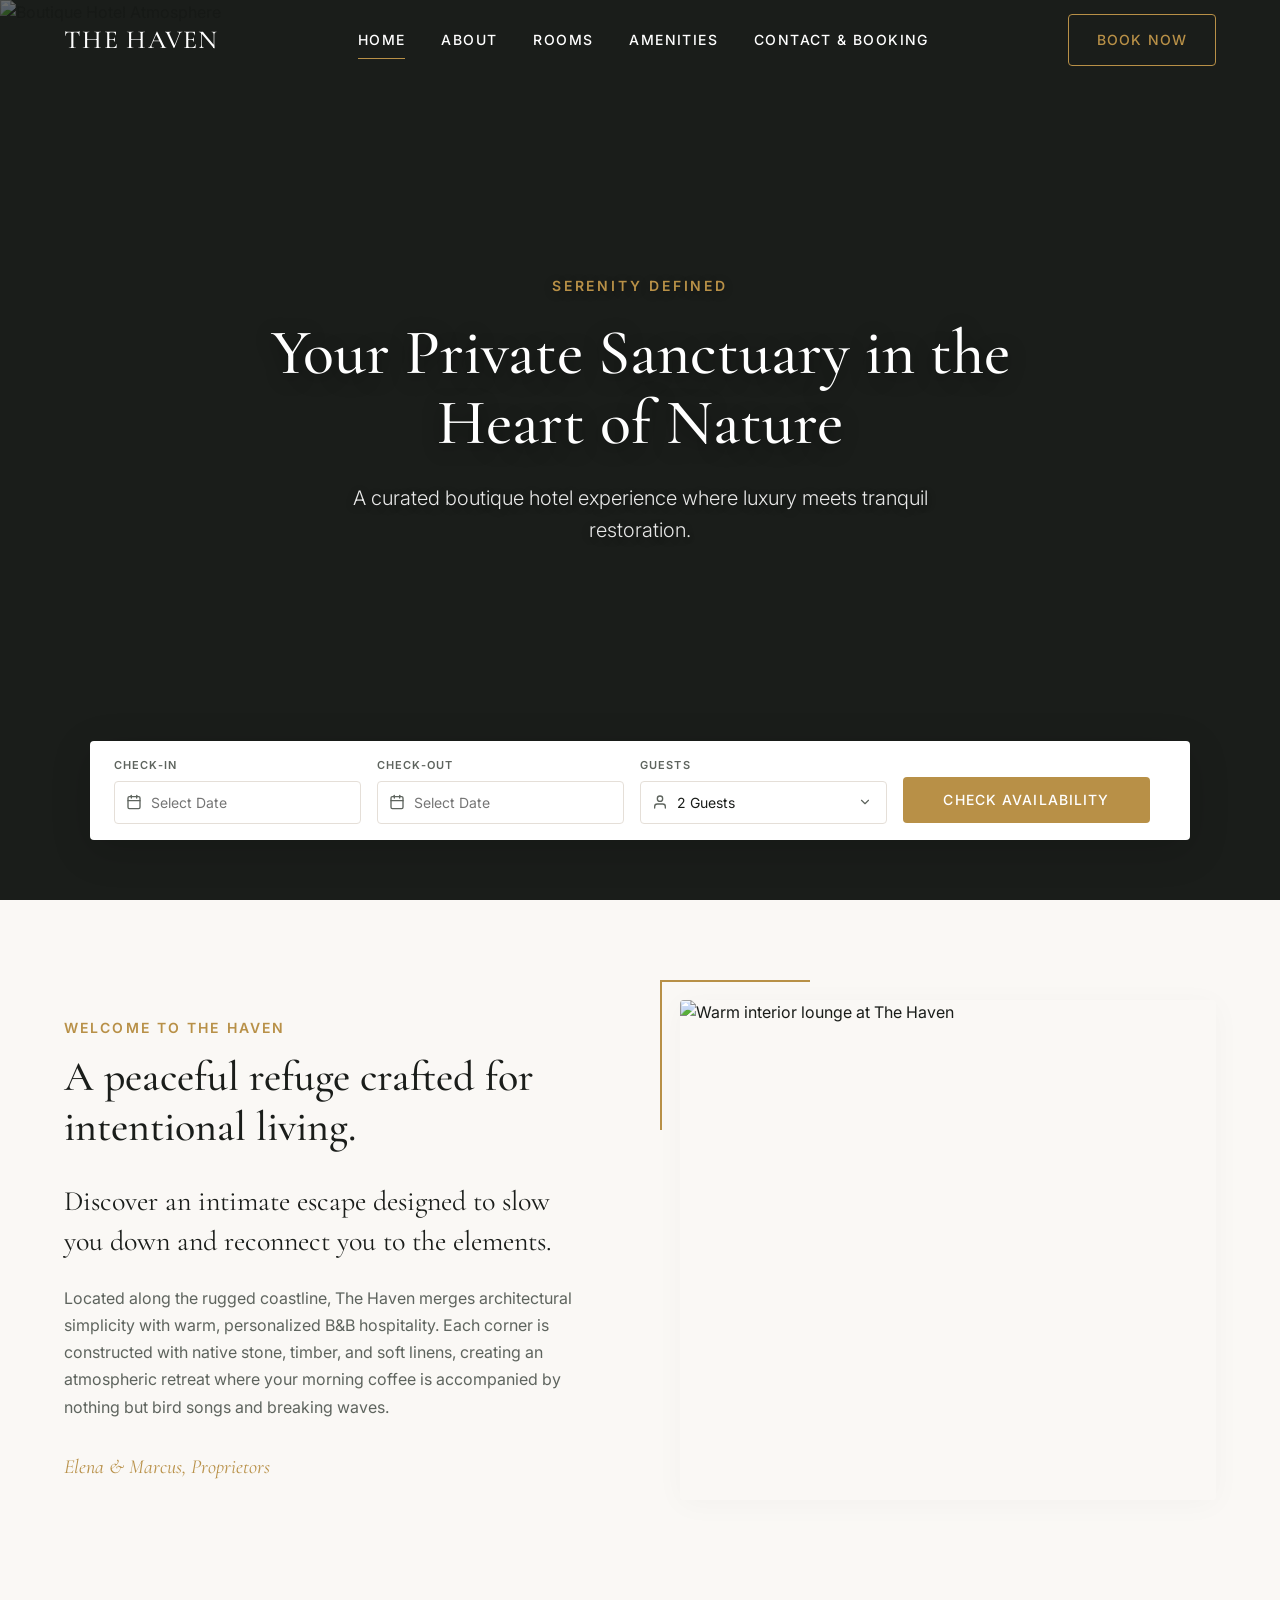
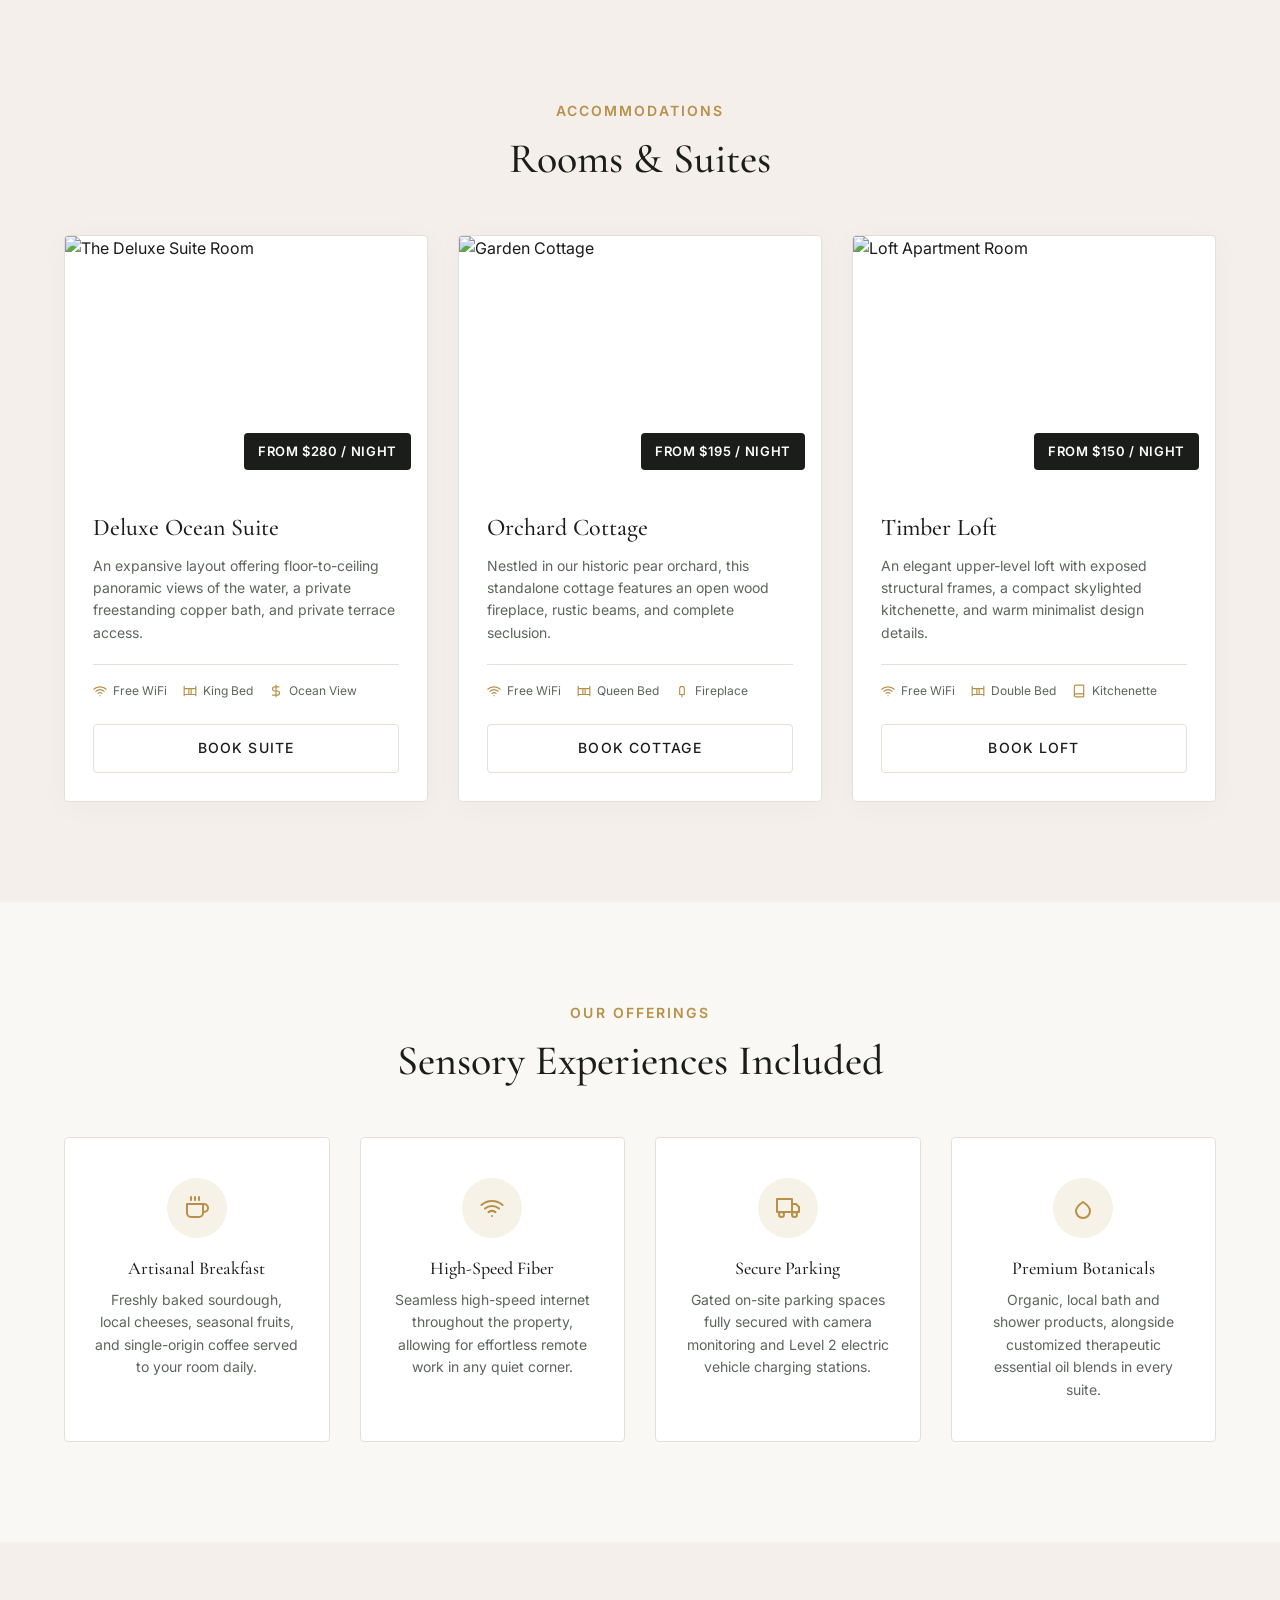
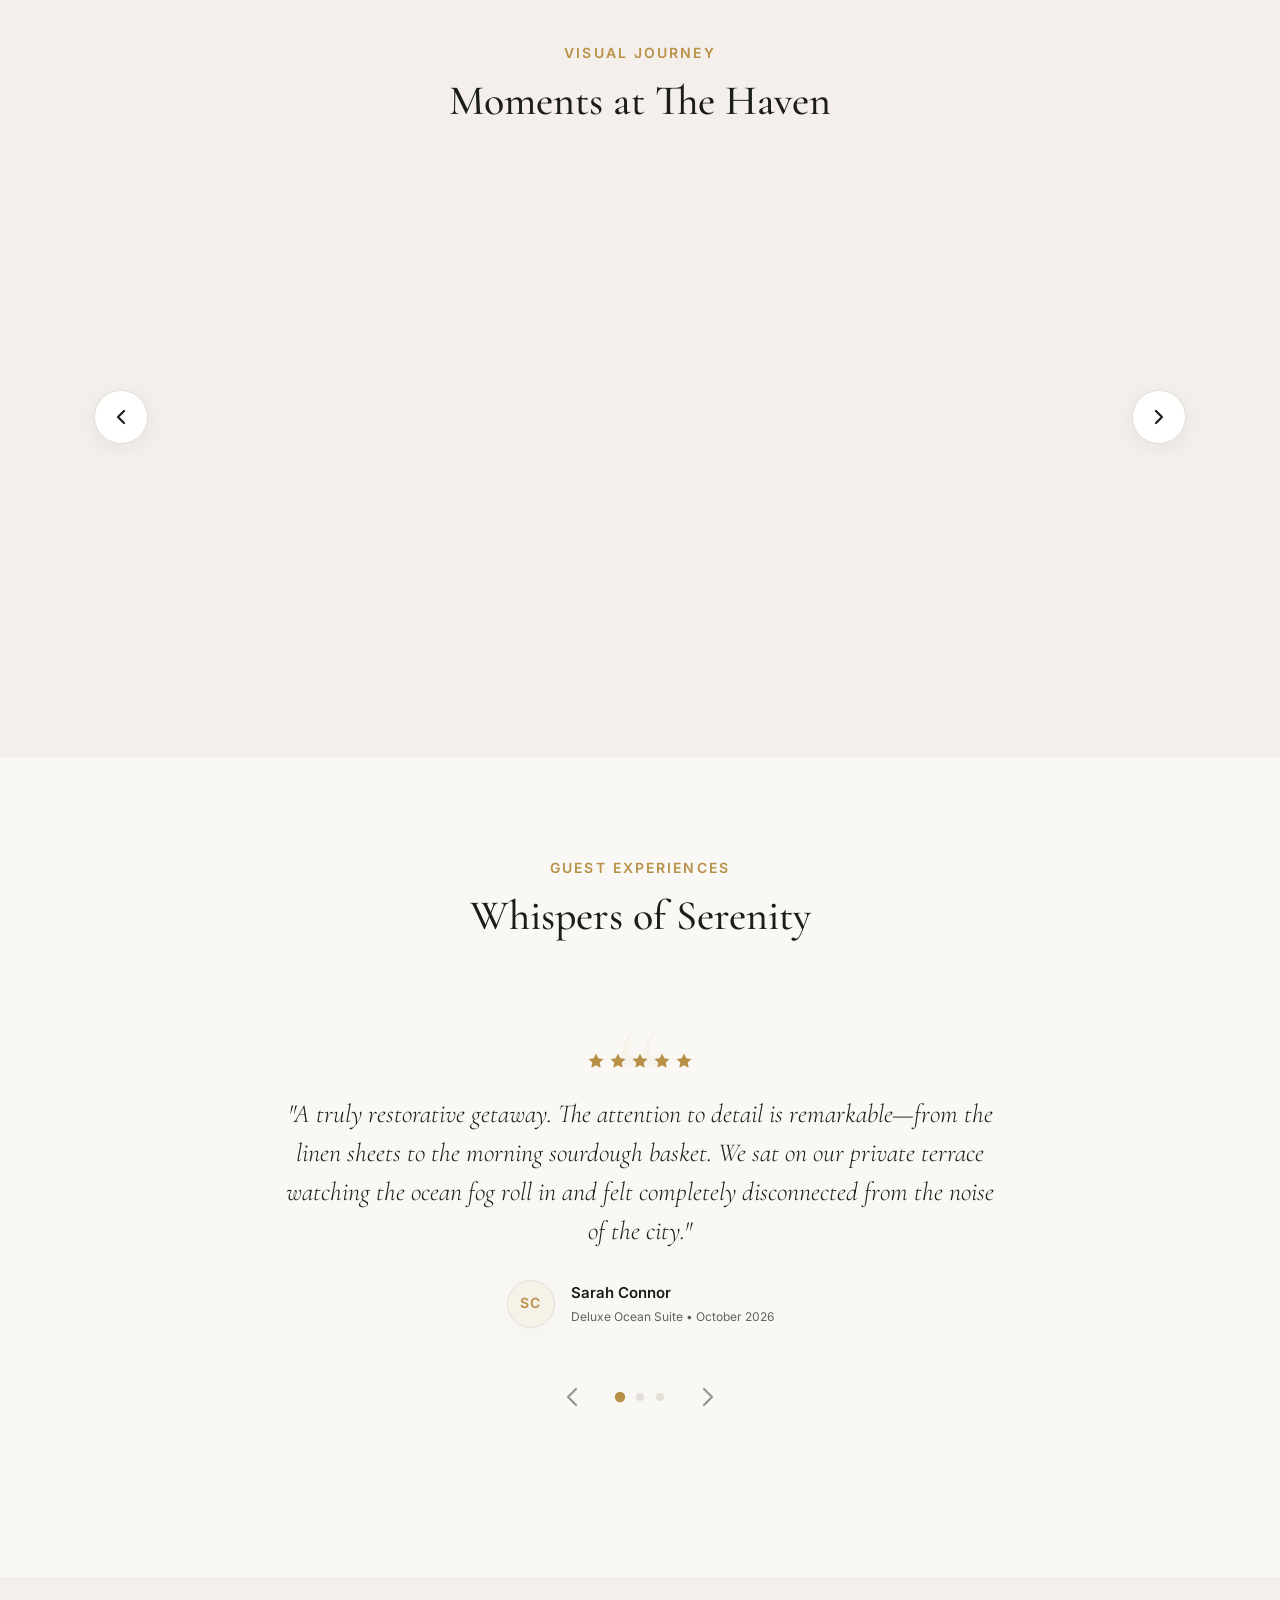
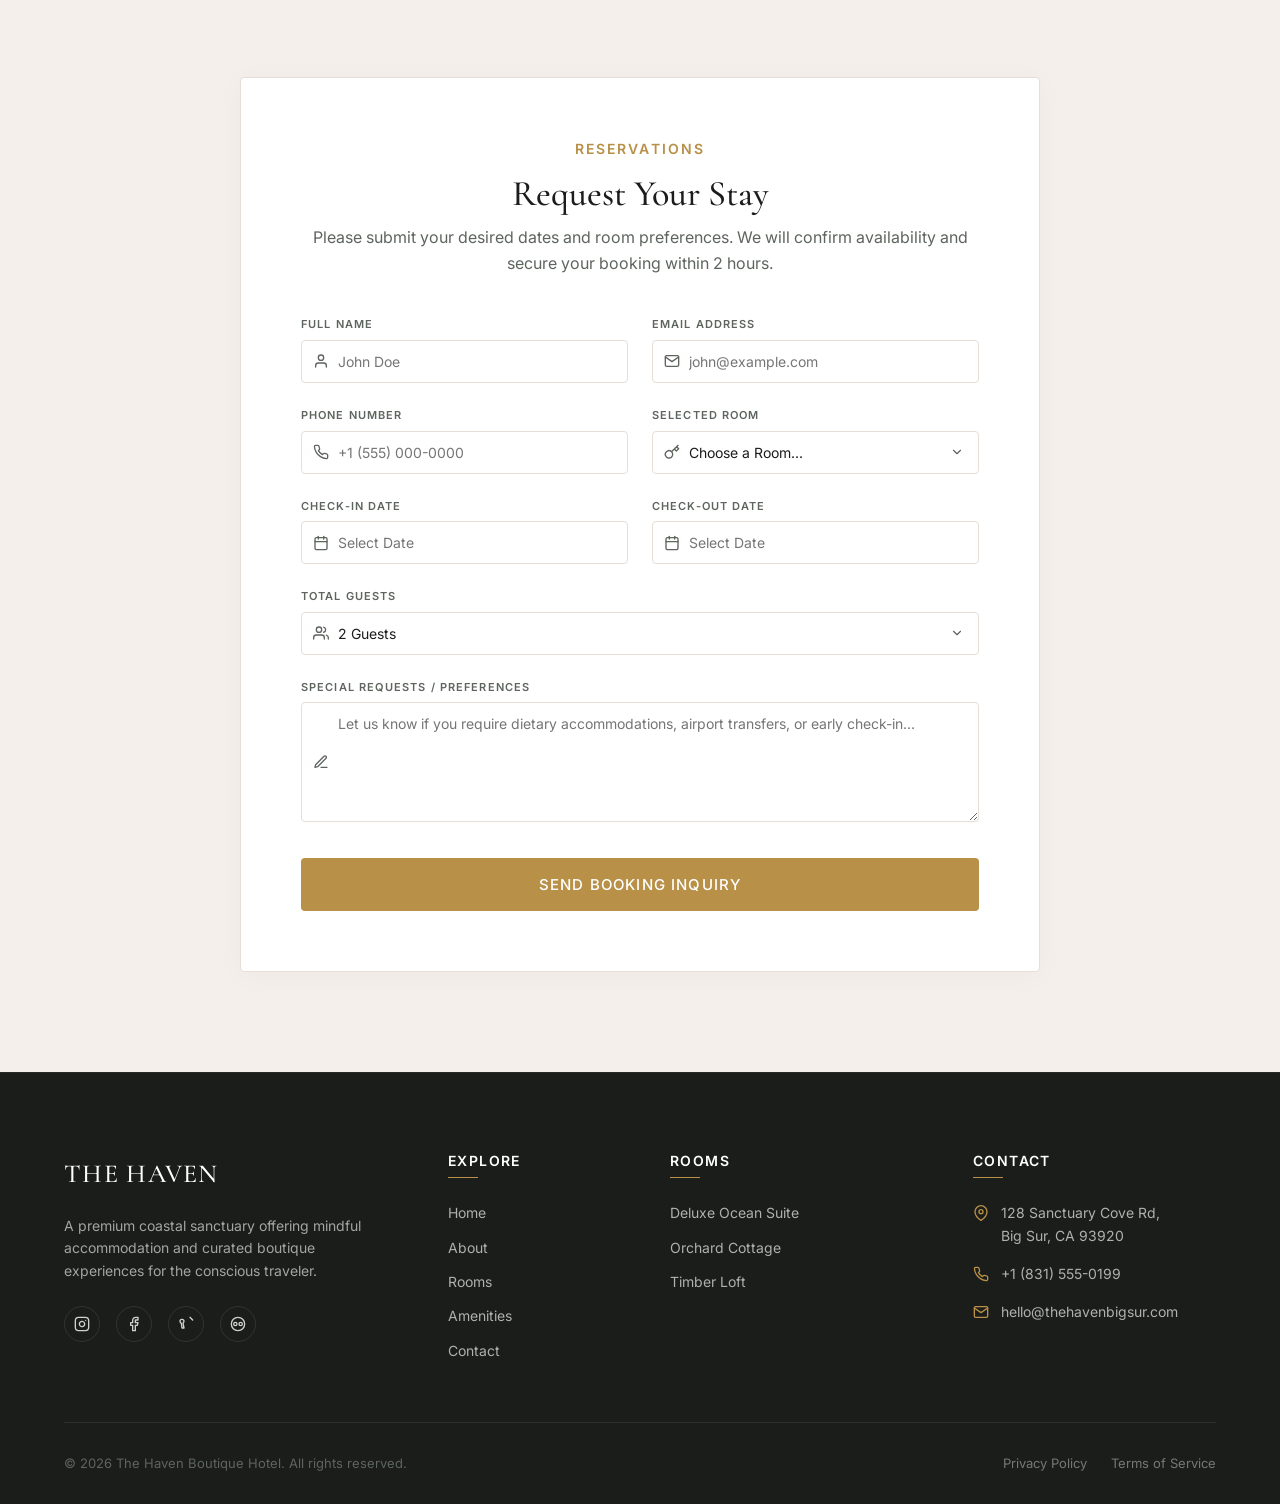
==== index.html @ d41c3fed "Add files via upload" ====
<!DOCTYPE html>
<html lang="en">
<head>
  <meta charset="UTF-8">
  <meta name="viewport" content="width=device-width, initial-scale=1.0">
  <meta name="description" content="Master Template - Luxury Boutique Hotel & Bed & Breakfast. Premium responsive layout.">
  <title>The Haven | Boutique Hotel & Bed & Breakfast</title>

  <!-- Google Fonts: Elegant serif for headings, clean sans-serif for body text -->
  <link rel="preconnect" href="https://fonts.googleapis.com">
  <link rel="preconnect" href="https://fonts.gstatic.com" crossorigin>
  <link rel="preconnect" href="https://cdn.jsdelivr.net" crossorigin>
  <link rel="preconnect" href="https://images.unsplash.com" crossorigin>
  <link href="https://fonts.googleapis.com/css2?family=Cormorant+Garamond:ital,wght@0,300;0,400;0,500;0,600;1,400&family=Inter:wght@300;400;500;600;700&display=swap" rel="stylesheet">

  <!-- Flatpickr Datepicker CSS (CDN) -->
  <link rel="stylesheet" href="https://cdn.jsdelivr.net/npm/flatpickr/dist/flatpickr.min.css">

  <!-- Custom Stylesheet -->
  <link rel="stylesheet" href="styles.css">

  <!-- JavaScript Dependencies (loaded asynchronously to prevent render-blocking) -->
  <!-- Flatpickr Datepicker library JS (CDN) -->
  <script src="https://cdn.jsdelivr.net/npm/flatpickr" defer></script>
  <!-- Custom Javascript -->
  <script src="script.js" defer></script>
</head>
<body>

  <!-- ==========================================================================
       HEADER & NAVIGATION
       ========================================================================== -->
  <header class="header">
    <div class="container">
      <!-- CLIENT LOGO / NAME PLACEHOLDER -->
      <!-- Link redirects to top of the page. Replace text or insert <img> tag below -->
      <!-- INSERT LOGO HERE -->
      <a href="#" class="logo">THE HAVEN</a>

      <!-- Desktop Navigation Links -->
      <nav class="nav-links">
        <a href="#" class="active">Home</a>
        <a href="#about">About</a>
        <a href="#rooms">Rooms</a>
        <a href="#amenities">Amenities</a>
        <a href="#booking">Contact & Booking</a>
      </nav>

      <!-- Desktop Book Now CTA -->
      <div class="header-cta">
        <a href="#booking" class="btn btn-outline">Book Now</a>
      </div>

      <!-- Mobile Hamburger Button -->
      <button class="menu-toggle" id="menuToggle" aria-label="Toggle Menu" aria-expanded="false" aria-controls="mobileNav">
        <span></span>
        <span></span>
        <span></span>
      </button>
    </div>
  </header>

  <!-- ==========================================================================
       MOBILE NAVIGATION OVERLAY (SLIDE-OUT)
       ========================================================================== -->
  <div class="mobile-nav-overlay" id="mobileNav" aria-hidden="true">
    <nav class="mobile-nav-links">
      <a href="#">Home</a>
      <a href="#about">About</a>
      <a href="#rooms">Rooms</a>
      <a href="#amenities">Amenities</a>
      <a href="#booking">Contact & Booking</a>
    </nav>
    <a href="#booking" class="btn btn-primary">Book Now</a>
  </div>

  <!-- ==========================================================================
       HERO SECTION & INTEGRATED BOOKING BAR
       ========================================================================== -->
  <section class="hero">
    <!-- HERO BACKGROUND IMAGE PLACEHOLDER -->
    <!-- INSERT HERO BACKGROUND IMAGE HERE -->
    <!-- Recommended dimensions: 1920x1080px. High-end, atmospheric imagery -->
    <div class="hero-bg">
      <img src="https://images.unsplash.com/photo-1566073771259-6a8506099945?auto=format&fit=crop&w=1920&q=80" alt="Boutique Hotel Atmosphere" width="1920" height="1080" fetchpriority="high">
    </div>

    <!-- Hero Content -->
    <div class="hero-content">
      <!-- INSERT HERO SUBTITLE / LOGLINE HERE -->
      <span class="hero-subtitle">Serenity Defined</span>
      <!-- INSERT HERO HEADLINE HERE -->
      <h1 class="hero-title">Your Private Sanctuary in the Heart of Nature</h1>
      <!-- INSERT HERO TAGLINE HERE -->
      <p class="hero-tagline">A curated boutique hotel experience where luxury meets tranquil restoration.</p>
    </div>

    <!-- Integrated Booking Bar -->
    <div class="booking-bar-wrapper container">
      <form class="booking-bar" name="hero-booking" method="POST" data-netlify="true">
        <!-- Netlify identification hidden input -->
        <input type="hidden" name="form-name" value="hero-booking">

        <!-- Check-in Date -->
        <div class="form-group">
          <label for="hero_check_in">Check-In</label>
          <div class="input-with-icon">
            <input type="text" id="hero_check_in" name="check_in_date" placeholder="Select Date" required>
            <!-- Calendar Icon SVG -->
            <svg xmlns="http://www.w3.org/2000/svg" viewBox="0 0 24 24" fill="none" stroke="currentColor" stroke-width="2" stroke-linecap="round" stroke-linejoin="round"><rect x="3" y="4" width="18" height="18" rx="2" ry="2"></rect><line x1="16" y1="2" x2="16" y2="6"></line><line x1="8" y1="2" x2="8" y2="6"></line><line x1="3" y1="10" x2="21" y2="10"></line></svg>
          </div>
        </div>

        <!-- Check-out Date -->
        <div class="form-group">
          <label for="hero_check_out">Check-Out</label>
          <div class="input-with-icon">
            <input type="text" id="hero_check_out" name="check_out_date" placeholder="Select Date" required>
            <!-- Calendar Icon SVG -->
            <svg xmlns="http://www.w3.org/2000/svg" viewBox="0 0 24 24" fill="none" stroke="currentColor" stroke-width="2" stroke-linecap="round" stroke-linejoin="round"><rect x="3" y="4" width="18" height="18" rx="2" ry="2"></rect><line x1="16" y1="2" x2="16" y2="6"></line><line x1="8" y1="2" x2="8" y2="6"></line><line x1="3" y1="10" x2="21" y2="10"></line></svg>
          </div>
        </div>

        <!-- Guests selection -->
        <div class="form-group">
          <label for="hero_guests">Guests</label>
          <div class="input-with-icon">
            <select id="hero_guests" name="guest_count" required>
              <option value="1">1 Guest</option>
              <option value="2" selected>2 Guests</option>
              <option value="3">3 Guests</option>
              <option value="4">4 Guests</option>
              <option value="5+">5+ Guests</option>
            </select>
            <!-- User Icon SVG -->
            <svg xmlns="http://www.w3.org/2000/svg" viewBox="0 0 24 24" fill="none" stroke="currentColor" stroke-width="2" stroke-linecap="round" stroke-linejoin="round"><path d="M20 21v-2a4 4 0 0 0-4-4H8a4 4 0 0 0-4 4v2"></path><circle cx="12" cy="7" r="4"></circle></svg>
          </div>
        </div>

        <!-- Hidden room field to keep data consistent with spreadsheet expectations -->
        <input type="hidden" name="room_preference" value="Any Available">

        <!-- Search button -->
        <button type="submit" class="btn btn-primary">Check Availability</button>
      </form>
    </div>
  </section>

  <!-- ==========================================================================
       INTRODUCTION / ABOUT SECTION
       ========================================================================== -->
  <section id="about" class="section-padding">
    <div class="container">
      <div class="about-grid">
        <!-- Text Content -->
        <div class="about-content">
          <!-- INSERT ABOUT SUBTITLE HERE -->
          <span class="section-subtitle">Welcome to The Haven</span>
          <!-- INSERT ABOUT TITLE HERE -->
          <h2 class="section-title" style="margin-bottom: 30px;">A peaceful refuge crafted for intentional living.</h2>
          <!-- INSERT ABOUT LEAD TEXT HERE -->
          <p class="about-lead">Discover an intimate escape designed to slow you down and reconnect you to the elements.</p>
          <!-- INSERT ABOUT BODY TEXT HERE -->
          <p class="about-text">Located along the rugged coastline, The Haven merges architectural simplicity with warm, personalized B&B hospitality. Each corner is constructed with native stone, timber, and soft linens, creating an atmospheric retreat where your morning coffee is accompanied by nothing but bird songs and breaking waves.</p>
          <!-- INSERT ABOUT SIGNATURE NAME HERE -->
          <span class="about-signature">Elena &amp; Marcus, Proprietors</span>
        </div>

        <!-- Image Wrapper -->
        <div class="about-image">
          <!-- ABOUT IMAGE PLACEHOLDER -->
          <!-- INSERT ABOUT IMAGE HERE -->
          <!-- Recommended dimensions: 800x1000px (vertical orientation) -->
          <img src="https://images.unsplash.com/photo-1582719478250-c89cae4dc85b?auto=format&fit=crop&w=800&q=80" alt="Warm interior lounge at The Haven" width="800" height="1000" loading="lazy">
        </div>
      </div>
    </div>
  </section>

  <!-- ==========================================================================
       ROOMS / ACCOMMODATION
       ========================================================================== -->
  <section id="rooms" class="section-padding" style="background-color: var(--bg-secondary);">
    <div class="container">
      <!-- Section Title -->
      <div class="section-title-wrapper text-center">
        <span class="section-subtitle">Accommodations</span>
        <h2 class="section-title">Rooms &amp; Suites</h2>
      </div>

      <!-- Room Cards Grid -->
      <div class="rooms-grid">
        
        <!-- ROOM 1: THE DELUXE SUITE -->
        <div class="room-card">
          <div class="room-image-wrapper">
            <!-- INSERT ROOM 1 IMAGE HERE -->
            <!-- Recommended dimensions: 600x450px -->
            <img src="https://images.unsplash.com/photo-1618773928121-c32242e63f39?auto=format&fit=crop&w=600&q=80" alt="The Deluxe Suite Room" width="600" height="450" loading="lazy">
            <span class="room-price-badge">From $280 / Night</span>
          </div>
          <div class="room-content">
            <!-- INSERT ROOM 1 TITLE HERE -->
            <h3 class="room-title">Deluxe Ocean Suite</h3>
            <!-- INSERT ROOM 1 DESCRIPTION HERE -->
            <p class="room-description">An expansive layout offering floor-to-ceiling panoramic views of the water, a private freestanding copper bath, and private terrace access.</p>
            
            <!-- Key Features Icons -->
            <div class="room-features">
              <div class="room-feature-item">
                <svg xmlns="http://www.w3.org/2000/svg" viewBox="0 0 24 24" fill="none" stroke="currentColor" stroke-width="2" stroke-linecap="round" stroke-linejoin="round"><path d="M5 12.55a11 11 0 0 1 14.08 0"></path><path d="M1.42 9a16 16 0 0 1 21.16 0"></path><path d="M8.53 16.11a6 6 0 0 1 6.95 0"></path><line x1="12" y1="20" x2="12.01" y2="20"></line></svg>
                <span>Free WiFi</span>
              </div>
              <div class="room-feature-item">
                <svg xmlns="http://www.w3.org/2000/svg" viewBox="0 0 24 24" fill="none" stroke="currentColor" stroke-width="2" stroke-linecap="round" stroke-linejoin="round"><path d="M2 4v16M2 8h20M22 4v16M2 18h20M10 8v10M14 8v10"></path></svg>
                <span>King Bed</span>
              </div>
              <div class="room-feature-item">
                <svg xmlns="http://www.w3.org/2000/svg" viewBox="0 0 24 24" fill="none" stroke="currentColor" stroke-width="2" stroke-linecap="round" stroke-linejoin="round"><path d="M12 2v20M17 5H9.5a3.5 3.5 0 0 0 0 7h5a3.5 3.5 0 0 1 0 7H6"></path></svg>
                <span>Ocean View</span>
              </div>
            </div>

            <!-- CTA: Links to inquiry and auto-selects Room type -->
            <a href="#booking" class="btn btn-secondary room-booking-cta" data-room-type="deluxe_suite">Book Suite</a>
          </div>
        </div>

        <!-- ROOM 2: GARDEN COTTAGE -->
        <div class="room-card">
          <div class="room-image-wrapper">
            <!-- INSERT ROOM 2 IMAGE HERE -->
            <!-- Recommended dimensions: 600x450px -->
            <img src="https://images.unsplash.com/photo-1598928506311-c55ded91a20c?auto=format&fit=crop&w=600&q=80" alt="Garden Cottage" width="600" height="450" loading="lazy">
            <span class="room-price-badge">From $195 / Night</span>
          </div>
          <div class="room-content">
            <!-- INSERT ROOM 2 TITLE HERE -->
            <h3 class="room-title">Orchard Cottage</h3>
            <!-- INSERT ROOM 2 DESCRIPTION HERE -->
            <p class="room-description">Nestled in our historic pear orchard, this standalone cottage features an open wood fireplace, rustic beams, and complete seclusion.</p>
            
            <!-- Key Features Icons -->
            <div class="room-features">
              <div class="room-feature-item">
                <svg xmlns="http://www.w3.org/2000/svg" viewBox="0 0 24 24" fill="none" stroke="currentColor" stroke-width="2" stroke-linecap="round" stroke-linejoin="round"><path d="M5 12.55a11 11 0 0 1 14.08 0"></path><path d="M1.42 9a16 16 0 0 1 21.16 0"></path><path d="M8.53 16.11a6 6 0 0 1 6.95 0"></path><line x1="12" y1="20" x2="12.01" y2="20"></line></svg>
                <span>Free WiFi</span>
              </div>
              <div class="room-feature-item">
                <svg xmlns="http://www.w3.org/2000/svg" viewBox="0 0 24 24" fill="none" stroke="currentColor" stroke-width="2" stroke-linecap="round" stroke-linejoin="round"><path d="M2 4v16M2 8h20M22 4v16M2 18h20M10 8v10M14 8v10"></path></svg>
                <span>Queen Bed</span>
              </div>
              <div class="room-feature-item">
                <svg xmlns="http://www.w3.org/2000/svg" viewBox="0 0 24 24" fill="none" stroke="currentColor" stroke-width="2" stroke-linecap="round" stroke-linejoin="round"><path d="M12 22v-4M8 18h8V8a4 4 0 0 0-8 0v10z"></path></svg>
                <span>Fireplace</span>
              </div>
            </div>

            <!-- CTA: Links to inquiry and auto-selects Room type -->
            <a href="#booking" class="btn btn-secondary room-booking-cta" data-room-type="orchard_cottage">Book Cottage</a>
          </div>
        </div>

        <!-- ROOM 3: LOFT APARTMENT -->
        <div class="room-card">
          <div class="room-image-wrapper">
            <!-- INSERT ROOM 3 IMAGE HERE -->
            <!-- Recommended dimensions: 600x450px -->
            <img src="https://images.unsplash.com/photo-1505691938895-1758d7feb511?auto=format&fit=crop&w=600&q=80" alt="Loft Apartment Room" width="600" height="450" loading="lazy">
            <span class="room-price-badge">From $150 / Night</span>
          </div>
          <div class="room-content">
            <!-- INSERT ROOM 3 TITLE HERE -->
            <h3 class="room-title">Timber Loft</h3>
            <!-- INSERT ROOM 3 DESCRIPTION HERE -->
            <p class="room-description">An elegant upper-level loft with exposed structural frames, a compact skylighted kitchenette, and warm minimalist design details.</p>
            
            <!-- Key Features Icons -->
            <div class="room-features">
              <div class="room-feature-item">
                <svg xmlns="http://www.w3.org/2000/svg" viewBox="0 0 24 24" fill="none" stroke="currentColor" stroke-width="2" stroke-linecap="round" stroke-linejoin="round"><path d="M5 12.55a11 11 0 0 1 14.08 0"></path><path d="M1.42 9a16 16 0 0 1 21.16 0"></path><path d="M8.53 16.11a6 6 0 0 1 6.95 0"></path><line x1="12" y1="20" x2="12.01" y2="20"></line></svg>
                <span>Free WiFi</span>
              </div>
              <div class="room-feature-item">
                <svg xmlns="http://www.w3.org/2000/svg" viewBox="0 0 24 24" fill="none" stroke="currentColor" stroke-width="2" stroke-linecap="round" stroke-linejoin="round"><path d="M2 4v16M2 8h20M22 4v16M2 18h20M10 8v10M14 8v10"></path></svg>
                <span>Double Bed</span>
              </div>
              <div class="room-feature-item">
                <svg xmlns="http://www.w3.org/2000/svg" viewBox="0 0 24 24" fill="none" stroke="currentColor" stroke-width="2" stroke-linecap="round" stroke-linejoin="round"><path d="M4 19.5A2.5 2.5 0 0 1 6.5 17H20"></path><path d="M6.5 2H20v20H6.5A2.5 2.5 0 0 1 4 19.5v-15A2.5 2.5 0 0 1 6.5 2z"></path></svg>
                <span>Kitchenette</span>
              </div>
            </div>

            <!-- CTA: Links to inquiry and auto-selects Room type -->
            <a href="#booking" class="btn btn-secondary room-booking-cta" data-room-type="timber_loft">Book Loft</a>
          </div>
        </div>

      </div>
    </div>
  </section>

  <!-- ==========================================================================
       AMENITIES SECTION
       ========================================================================== -->
  <section id="amenities" class="section-padding">
    <div class="container">
      <!-- Section Title -->
      <div class="section-title-wrapper text-center">
        <span class="section-subtitle">Our Offerings</span>
        <h2 class="section-title">Sensory Experiences Included</h2>
      </div>

      <!-- Amenities Grid -->
      <div class="amenities-grid">
        
        <!-- AMENITY 1: BREAKFAST -->
        <div class="amenity-card">
          <div class="amenity-icon-wrapper">
            <!-- Coffee / Hot Cup Icon SVG -->
            <svg xmlns="http://www.w3.org/2000/svg" viewBox="0 0 24 24" fill="none" stroke="currentColor" stroke-width="2" stroke-linecap="round" stroke-linejoin="round"><path d="M18 8h1a4 4 0 0 1 0 8h-1"></path><path d="M2 8h16v9a4 4 0 0 1-4 4H6a4 4 0 0 1-4-4V8z"></path><line x1="6" y1="1" x2="6" y2="4"></line><line x1="10" y1="1" x2="10" y2="4"></line><line x1="14" y1="1" x2="14" y2="4"></line></svg>
          </div>
          <!-- INSERT AMENITY 1 TITLE HERE -->
          <h3 class="amenity-title">Artisanal Breakfast</h3>
          <!-- INSERT AMENITY 1 DESC HERE -->
          <p class="amenity-desc">Freshly baked sourdough, local cheeses, seasonal fruits, and single-origin coffee served to your room daily.</p>
        </div>

        <!-- AMENITY 2: WI-FI -->
        <div class="amenity-card">
          <div class="amenity-icon-wrapper">
            <!-- Wi-Fi Waves Icon SVG -->
            <svg xmlns="http://www.w3.org/2000/svg" viewBox="0 0 24 24" fill="none" stroke="currentColor" stroke-width="2" stroke-linecap="round" stroke-linejoin="round"><path d="M5 12.55a11 11 0 0 1 14.08 0"></path><path d="M1.42 9a16 16 0 0 1 21.16 0"></path><path d="M8.53 16.11a6 6 0 0 1 6.95 0"></path><line x1="12" y1="20" x2="12.01" y2="20"></line></svg>
          </div>
          <!-- INSERT AMENITY 2 TITLE HERE -->
          <h3 class="amenity-title">High-Speed Fiber</h3>
          <!-- INSERT AMENITY 2 DESC HERE -->
          <p class="amenity-desc">Seamless high-speed internet throughout the property, allowing for effortless remote work in any quiet corner.</p>
        </div>

        <!-- AMENITY 3: PARKING -->
        <div class="amenity-card">
          <div class="amenity-icon-wrapper">
            <!-- Car Icon SVG -->
            <svg xmlns="http://www.w3.org/2000/svg" viewBox="0 0 24 24" fill="none" stroke="currentColor" stroke-width="2" stroke-linecap="round" stroke-linejoin="round"><rect x="1" y="3" width="15" height="13"></rect><polygon points="16 8 20 8 23 11 23 16 16 16 16 8"></polygon><circle cx="5.5" cy="18.5" r="2.5"></circle><circle cx="18.5" cy="18.5" r="2.5"></circle></svg>
          </div>
          <!-- INSERT AMENITY 3 TITLE HERE -->
          <h3 class="amenity-title">Secure Parking</h3>
          <!-- INSERT AMENITY 3 DESC HERE -->
          <p class="amenity-desc">Gated on-site parking spaces fully secured with camera monitoring and Level 2 electric vehicle charging stations.</p>
        </div>

        <!-- AMENITY 4: SPA BATH -->
        <div class="amenity-card">
          <div class="amenity-icon-wrapper">
            <!-- Bath / Drop Icon SVG -->
            <svg xmlns="http://www.w3.org/2000/svg" viewBox="0 0 24 24" fill="none" stroke="currentColor" stroke-width="2" stroke-linecap="round" stroke-linejoin="round"><path d="M12 22a7 7 0 0 0 7-7c0-4.3-7-9-7-9s-7 4.7-7 9a7 7 0 0 0 7 7z"></path></svg>
          </div>
          <!-- INSERT AMENITY 4 TITLE HERE -->
          <h3 class="amenity-title">Premium Botanicals</h3>
          <!-- INSERT AMENITY 4 DESC HERE -->
          <p class="amenity-desc">Organic, local bath and shower products, alongside customized therapeutic essential oil blends in every suite.</p>
        </div>

      </div>
    </div>
  </section>

  <!-- ==========================================================================
       GALLERY SECTION
       ========================================================================== -->
  <section id="gallery" class="section-padding" style="background-color: var(--bg-secondary);">
    <div class="container">
      <div class="section-title-wrapper text-center">
        <span class="section-subtitle">Visual Journey</span>
        <h2 class="section-title">Moments at The Haven</h2>
      </div>

      <!-- 3D Carousel Gallery Container -->
      <div class="carousel-container">
        <!-- Previous Arrow Button -->
        <button class="carousel-prev" id="prevSlideBtn" aria-label="Previous image">
          <svg xmlns="http://www.w3.org/2000/svg" viewBox="0 0 24 24" fill="none" stroke="currentColor" stroke-width="2.2" stroke-linecap="round" stroke-linejoin="round"><polyline points="15 18 9 12 15 6"></polyline></svg>
        </button>
        
        <!-- 3D Sliding Track -->
        <div class="carousel-track">
          <!-- Slide 1 -->
          <div class="carousel-slide">
            <!-- INSERT GALLERY IMAGE 1 HERE -->
            <img src="https://images.unsplash.com/photo-1578683010236-d716f9a3f461?auto=format&fit=crop&w=800&q=80" alt="The Fireplace Lounge" width="800" height="533" loading="lazy">
            <div class="carousel-overlay">
              <span class="carousel-caption">The Fireplace Lounge</span>
            </div>
          </div>

          <!-- Slide 2 -->
          <div class="carousel-slide">
            <!-- INSERT GALLERY IMAGE 2 HERE -->
            <img src="https://images.unsplash.com/photo-1540555700478-4be289fbecef?auto=format&fit=crop&w=800&q=80" alt="Cliffside Infinity Pool" width="800" height="533" loading="lazy">
            <div class="carousel-overlay">
              <span class="carousel-caption">Cliffside Infinity Pool</span>
            </div>
          </div>

          <!-- Slide 3 -->
          <div class="carousel-slide">
            <!-- INSERT GALLERY IMAGE 3 HERE -->
            <img src="https://images.unsplash.com/photo-1512917774080-9991f1c4c750?auto=format&fit=crop&w=1200&q=80" alt="Sunset Ocean Terrace" width="1200" height="800" loading="lazy">
            <div class="carousel-overlay">
              <span class="carousel-caption">Sunset Ocean Terrace</span>
            </div>
          </div>

          <!-- Slide 4 -->
          <div class="carousel-slide">
            <!-- INSERT GALLERY IMAGE 4 HERE -->
            <img src="https://images.unsplash.com/photo-1498503182468-3b51cbb6cb24?auto=format&fit=crop&w=800&q=80" alt="Morning Dining Nook" width="800" height="533" loading="lazy">
            <div class="carousel-overlay">
              <span class="carousel-caption">Morning Dining Nook</span>
            </div>
          </div>

          <!-- Slide 5 -->
          <div class="carousel-slide">
            <!-- INSERT GALLERY IMAGE 5 HERE -->
            <img src="https://images.unsplash.com/photo-1551882547-ff40c63fe5fa?auto=format&fit=crop&w=800&q=80" alt="Private Coast Trails" width="800" height="533" loading="lazy">
            <div class="carousel-overlay">
              <span class="carousel-caption">Private Coast Trails</span>
            </div>
          </div>
        </div>

        <!-- Next Arrow Button -->
        <button class="carousel-next" id="nextSlideBtn" aria-label="Next image">
          <svg xmlns="http://www.w3.org/2000/svg" viewBox="0 0 24 24" fill="none" stroke="currentColor" stroke-width="2.2" stroke-linecap="round" stroke-linejoin="round"><polyline points="9 18 15 12 9 6"></polyline></svg>
        </button>
      </div>

    </div>
  </section>

  <!-- ==========================================================================
       REVIEWS / TESTIMONIALS SECTION
       ========================================================================== -->
  <section id="reviews" class="section-padding" style="background-color: var(--bg-color);">
    <div class="container">
      <div class="section-title-wrapper text-center">
        <span class="section-subtitle">Guest Experiences</span>
        <h2 class="section-title">Whispers of Serenity</h2>
      </div>

      <!-- Floating Reviews Carousel Container -->
      <div class="reviews-carousel-container">
        
        <!-- Large decorative background quote mark -->
        <div class="reviews-quote-mark">&ldquo;</div>

        <div class="reviews-carousel-track">
          <!-- Review 1 -->
          <div class="review-slide active">
            <div class="review-stars">
              <svg class="star-icon" xmlns="http://www.w3.org/2000/svg" viewBox="0 0 24 24" fill="currentColor"><polygon points="12 2 15.09 8.26 22 9.27 17 14.14 18.18 21.02 12 17.77 5.82 21.02 7 14.14 2 9.27 8.91 8.26 12 2"></polygon></svg>
              <svg class="star-icon" xmlns="http://www.w3.org/2000/svg" viewBox="0 0 24 24" fill="currentColor"><polygon points="12 2 15.09 8.26 22 9.27 17 14.14 18.18 21.02 12 17.77 5.82 21.02 7 14.14 2 9.27 8.91 8.26 12 2"></polygon></svg>
              <svg class="star-icon" xmlns="http://www.w3.org/2000/svg" viewBox="0 0 24 24" fill="currentColor"><polygon points="12 2 15.09 8.26 22 9.27 17 14.14 18.18 21.02 12 17.77 5.82 21.02 7 14.14 2 9.27 8.91 8.26 12 2"></polygon></svg>
              <svg class="star-icon" xmlns="http://www.w3.org/2000/svg" viewBox="0 0 24 24" fill="currentColor"><polygon points="12 2 15.09 8.26 22 9.27 17 14.14 18.18 21.02 12 17.77 5.82 21.02 7 14.14 2 9.27 8.91 8.26 12 2"></polygon></svg>
              <svg class="star-icon" xmlns="http://www.w3.org/2000/svg" viewBox="0 0 24 24" fill="currentColor"><polygon points="12 2 15.09 8.26 22 9.27 17 14.14 18.18 21.02 12 17.77 5.82 21.02 7 14.14 2 9.27 8.91 8.26 12 2"></polygon></svg>
            </div>
            <blockquote class="review-text">
              "A truly restorative getaway. The attention to detail is remarkable—from the linen sheets to the morning sourdough basket. We sat on our private terrace watching the ocean fog roll in and felt completely disconnected from the noise of the city."
            </blockquote>
            <div class="review-author">
              <div class="author-avatar">SC</div>
              <div class="author-info">
                <span class="author-name">Sarah Connor</span>
                <span class="author-details">Deluxe Ocean Suite &bull; October 2026</span>
              </div>
            </div>
          </div>

          <!-- Review 2 -->
          <div class="review-slide">
            <div class="review-stars">
              <svg class="star-icon" xmlns="http://www.w3.org/2000/svg" viewBox="0 0 24 24" fill="currentColor"><polygon points="12 2 15.09 8.26 22 9.27 17 14.14 18.18 21.02 12 17.77 5.82 21.02 7 14.14 2 9.27 8.91 8.26 12 2"></polygon></svg>
              <svg class="star-icon" xmlns="http://www.w3.org/2000/svg" viewBox="0 0 24 24" fill="currentColor"><polygon points="12 2 15.09 8.26 22 9.27 17 14.14 18.18 21.02 12 17.77 5.82 21.02 7 14.14 2 9.27 8.91 8.26 12 2"></polygon></svg>
              <svg class="star-icon" xmlns="http://www.w3.org/2000/svg" viewBox="0 0 24 24" fill="currentColor"><polygon points="12 2 15.09 8.26 22 9.27 17 14.14 18.18 21.02 12 17.77 5.82 21.02 7 14.14 2 9.27 8.91 8.26 12 2"></polygon></svg>
              <svg class="star-icon" xmlns="http://www.w3.org/2000/svg" viewBox="0 0 24 24" fill="currentColor"><polygon points="12 2 15.09 8.26 22 9.27 17 14.14 18.18 21.02 12 17.77 5.82 21.02 7 14.14 2 9.27 8.91 8.26 12 2"></polygon></svg>
              <svg class="star-icon" xmlns="http://www.w3.org/2000/svg" viewBox="0 0 24 24" fill="currentColor"><polygon points="12 2 15.09 8.26 22 9.27 17 14.14 18.18 21.02 12 17.77 5.82 21.02 7 14.14 2 9.27 8.91 8.26 12 2"></polygon></svg>
            </div>
            <blockquote class="review-text">
              "The Orchard Cottage is a masterpiece of rustic simplicity. Having the wood fireplace crackling in the evening while reading under the exposed timber frame was magical. Elena and Marcus are wonderful hosts who make you feel like family."
            </blockquote>
            <div class="review-author">
              <div class="author-avatar">DK</div>
              <div class="author-info">
                <span class="author-name">David Kovacs</span>
                <span class="author-details">Orchard Cottage &bull; September 2026</span>
              </div>
            </div>
          </div>

          <!-- Review 3 -->
          <div class="review-slide">
            <div class="review-stars">
              <svg class="star-icon" xmlns="http://www.w3.org/2000/svg" viewBox="0 0 24 24" fill="currentColor"><polygon points="12 2 15.09 8.26 22 9.27 17 14.14 18.18 21.02 12 17.77 5.82 21.02 7 14.14 2 9.27 8.91 8.26 12 2"></polygon></svg>
              <svg class="star-icon" xmlns="http://www.w3.org/2000/svg" viewBox="0 0 24 24" fill="currentColor"><polygon points="12 2 15.09 8.26 22 9.27 17 14.14 18.18 21.02 12 17.77 5.82 21.02 7 14.14 2 9.27 8.91 8.26 12 2"></polygon></svg>
              <svg class="star-icon" xmlns="http://www.w3.org/2000/svg" viewBox="0 0 24 24" fill="currentColor"><polygon points="12 2 15.09 8.26 22 9.27 17 14.14 18.18 21.02 12 17.77 5.82 21.02 7 14.14 2 9.27 8.91 8.26 12 2"></polygon></svg>
              <svg class="star-icon" xmlns="http://www.w3.org/2000/svg" viewBox="0 0 24 24" fill="currentColor"><polygon points="12 2 15.09 8.26 22 9.27 17 14.14 18.18 21.02 12 17.77 5.82 21.02 7 14.14 2 9.27 8.91 8.26 12 2"></polygon></svg>
              <svg class="star-icon" xmlns="http://www.w3.org/2000/svg" viewBox="0 0 24 24" fill="currentColor"><polygon points="12 2 15.09 8.26 22 9.27 17 14.14 18.18 21.02 12 17.77 5.82 21.02 7 14.14 2 9.27 8.91 8.26 12 2"></polygon></svg>
            </div>
            <blockquote class="review-text">
              "We spent three nights in the Timber Loft. The space was incredibly well designed and functional, with gorgeous sunset views through the skylight. The bath products smelled heavenly, and the high-speed fiber made remote work a breeze."
            </blockquote>
            <div class="review-author">
              <div class="author-avatar">AH</div>
              <div class="author-info">
                <span class="author-name">Alice H.</span>
                <span class="author-details">Timber Loft &bull; August 2026</span>
              </div>
            </div>
          </div>
        </div>

        <!-- Combined Dots & Arrows Controls -->
        <div class="reviews-controls">
          <button class="reviews-prev" id="prevReviewBtn" aria-label="Previous testimonial">
            <svg xmlns="http://www.w3.org/2000/svg" viewBox="0 0 24 24" fill="none" stroke="currentColor" stroke-width="1.6" stroke-linecap="round" stroke-linejoin="round"><polyline points="15 18 9 12 15 6"></polyline></svg>
          </button>
          
          <div class="reviews-dots">
            <button class="review-dot active" data-slide="0" aria-label="Go to slide 1"></button>
            <button class="review-dot" data-slide="1" aria-label="Go to slide 2"></button>
            <button class="review-dot" data-slide="2" aria-label="Go to slide 3"></button>
          </div>

          <button class="reviews-next" id="nextReviewBtn" aria-label="Next testimonial">
            <svg xmlns="http://www.w3.org/2000/svg" viewBox="0 0 24 24" fill="none" stroke="currentColor" stroke-width="1.6" stroke-linecap="round" stroke-linejoin="round"><polyline points="9 18 15 12 9 6"></polyline></svg>
          </button>
        </div>

      </div>
    </div>
  </section>

  <!-- ==========================================================================
       DETAILED BOOKING / INQUIRY FORM (NETLIFY)
       ========================================================================== -->
  <section id="booking" class="section-padding inquiry-section">
    <div class="container">
      <div class="inquiry-container">
        
        <!-- Form Header -->
        <div class="text-center" style="margin-bottom: 40px;">
          <span class="section-subtitle">Reservations</span>
          <h2 class="section-title" style="font-size: 36px;">Request Your Stay</h2>
          <p style="margin-top: 10px;">Please submit your desired dates and room preferences. We will confirm availability and secure your booking within 2 hours.</p>
        </div>

        <!-- Netlify Configured Form -->
        <form name="detailed-inquiry" method="POST" data-netlify="true" class="inquiry-form-grid">
          <!-- Netlify identification hidden input -->
          <input type="hidden" name="form-name" value="detailed-inquiry">

          <!-- Full Name -->
          <div class="form-group">
            <label for="inquiry_name">Full Name</label>
            <div class="input-with-icon">
              <input type="text" id="inquiry_name" name="full_name" placeholder="John Doe" required>
              <!-- User Icon SVG -->
              <svg xmlns="http://www.w3.org/2000/svg" viewBox="0 0 24 24" fill="none" stroke="currentColor" stroke-width="2" stroke-linecap="round" stroke-linejoin="round"><path d="M20 21v-2a4 4 0 0 0-4-4H8a4 4 0 0 0-4 4v2"></path><circle cx="12" cy="7" r="4"></circle></svg>
              <div class="form-error-msg">Please enter your full name.</div>
            </div>
          </div>

          <!-- Email Address -->
          <div class="form-group">
            <label for="inquiry_email">Email Address</label>
            <div class="input-with-icon">
              <input type="email" id="inquiry_email" name="client_email" placeholder="john@example.com" required>
              <!-- Mail Icon SVG -->
              <svg xmlns="http://www.w3.org/2000/svg" viewBox="0 0 24 24" fill="none" stroke="currentColor" stroke-width="2" stroke-linecap="round" stroke-linejoin="round"><path d="M4 4h16c1.1 0 2 .9 2 2v12c0 1.1-.9 2-2 2H4c-1.1 0-2-.9-2-2V6c0-1.1.9-2 2-2z"></path><polyline points="22,6 12,13 2,6"></polyline></svg>
              <div class="form-error-msg">Please enter a valid email address.</div>
            </div>
          </div>

          <!-- Phone Number -->
          <div class="form-group">
            <label for="inquiry_phone">Phone Number</label>
            <div class="input-with-icon">
              <input type="tel" id="inquiry_phone" name="client_phone" placeholder="+1 (555) 000-0000" required>
              <!-- Phone Icon SVG -->
              <svg xmlns="http://www.w3.org/2000/svg" viewBox="0 0 24 24" fill="none" stroke="currentColor" stroke-width="2" stroke-linecap="round" stroke-linejoin="round"><path d="M22 16.92v3a2 2 0 0 1-2.18 2 19.79 19.79 0 0 1-8.63-3.07 19.5 19.5 0 0 1-6-6 19.79 19.79 0 0 1-3.07-8.67A2 2 0 0 1 4.11 2h3a2 2 0 0 1 2 1.72 12.84 12.84 0 0 0 .7 2.81 2 2 0 0 1-.45 2.11L8.09 9.91a16 16 0 0 0 6 6l1.27-1.27a2 2 0 0 1 2.11-.45 12.84 12.84 0 0 0 2.81.7A2 2 0 0 1 22 16.92z"></path></svg>
              <div class="form-error-msg">Please enter your telephone number.</div>
            </div>
          </div>

          <!-- Accommodation/Room Selection -->
          <div class="form-group">
            <label for="inquiry_room_type">Selected Room</label>
            <div class="input-with-icon">
              <select id="inquiry_room_type" name="room_type" required>
                <option value="" disabled selected>Choose a Room...</option>
                <option value="deluxe_suite">Deluxe Ocean Suite</option>
                <option value="orchard_cottage">Orchard Cottage</option>
                <option value="timber_loft">Timber Loft</option>
              </select>
              <!-- Key Icon SVG -->
              <svg xmlns="http://www.w3.org/2000/svg" viewBox="0 0 24 24" fill="none" stroke="currentColor" stroke-width="2" stroke-linecap="round" stroke-linejoin="round"><path d="M21 2l-2 2m-7.61 7.61a5.5 5.5 0 1 1-7.778 7.778 5.5 5.5 0 0 1 7.777-7.777zm0 0L15.5 7.5m0 0l3 3L22 7l-3-3m-3.5 3.5L19 4"></path></svg>
            </div>
          </div>

          <!-- Check-in Date -->
          <div class="form-group">
            <label for="inquiry_check_in">Check-In Date</label>
            <div class="input-with-icon">
              <input type="text" id="inquiry_check_in" name="check_in_date" placeholder="Select Date" required>
              <!-- Calendar Icon SVG -->
              <svg xmlns="http://www.w3.org/2000/svg" viewBox="0 0 24 24" fill="none" stroke="currentColor" stroke-width="2" stroke-linecap="round" stroke-linejoin="round"><rect x="3" y="4" width="18" height="18" rx="2" ry="2"></rect><line x1="16" y1="2" x2="16" y2="6"></line><line x1="8" y1="2" x2="8" y2="6"></line><line x1="3" y1="10" x2="21" y2="10"></line></svg>
            </div>
          </div>

          <!-- Check-out Date -->
          <div class="form-group">
            <label for="inquiry_check_out">Check-Out Date</label>
            <div class="input-with-icon">
              <input type="text" id="inquiry_check_out" name="check_out_date" placeholder="Select Date" required>
              <!-- Calendar Icon SVG -->
              <svg xmlns="http://www.w3.org/2000/svg" viewBox="0 0 24 24" fill="none" stroke="currentColor" stroke-width="2" stroke-linecap="round" stroke-linejoin="round"><rect x="3" y="4" width="18" height="18" rx="2" ry="2"></rect><line x1="16" y1="2" x2="16" y2="6"></line><line x1="8" y1="2" x2="8" y2="6"></line><line x1="3" y1="10" x2="21" y2="10"></line></svg>
            </div>
          </div>

          <!-- Guest Count Selection -->
          <div class="form-group form-colspan-2">
            <label for="inquiry_guests">Total Guests</label>
            <div class="input-with-icon">
              <select id="inquiry_guests" name="guest_count" required>
                <option value="1">1 Guest</option>
                <option value="2" selected>2 Guests</option>
                <option value="3">3 Guests</option>
                <option value="4">4 Guests</option>
                <option value="5+">5+ Guests</option>
              </select>
              <!-- Users Icon SVG -->
              <svg xmlns="http://www.w3.org/2000/svg" viewBox="0 0 24 24" fill="none" stroke="currentColor" stroke-width="2" stroke-linecap="round" stroke-linejoin="round"><path d="M17 21v-2a4 4 0 0 0-4-4H5a4 4 0 0 0-4 4v2"></path><circle cx="9" cy="7" r="4"></circle><path d="M23 21v-2a4 4 0 0 0-3-3.87"></path><path d="M16 3.13a4 4 0 0 1 0 7.75"></path></svg>
            </div>
          </div>

          <!-- Special Requests Textarea -->
          <div class="form-group form-colspan-2">
            <label for="inquiry_requests">Special Requests / Preferences</label>
            <div class="input-with-icon">
              <textarea id="inquiry_requests" name="special_requests" placeholder="Let us know if you require dietary accommodations, airport transfers, or early check-in..."></textarea>
              <!-- Edit Icon SVG -->
              <svg xmlns="http://www.w3.org/2000/svg" viewBox="0 0 24 24" fill="none" stroke="currentColor" stroke-width="2" stroke-linecap="round" stroke-linejoin="round"><path d="M12 20h9"></path><path d="M16.5 3.5a2.121 2.121 0 0 1 3 3L7 19l-4 1 1-4L16.5 3.5z"></path></svg>
            </div>
          </div>

          <!-- Submit Button -->
          <div class="form-colspan-2">
            <button type="submit" class="btn btn-primary">Send Booking Inquiry</button>
          </div>
        </form>

      </div>
    </div>
  </section>

  <!-- ==========================================================================
       FOOTER
       ========================================================================== -->
  <footer class="footer">
    <div class="container">
      <div class="footer-grid">
        
        <!-- Column 1: Brand & Bio -->
        <div class="footer-col">
          <!-- CLIENT LOGO PLACEHOLDER -->
          <!-- INSERT LOGO HERE -->
          <div class="logo">THE HAVEN</div>
          <p class="footer-desc">A premium coastal sanctuary offering mindful accommodation and curated boutique experiences for the conscious traveler.</p>
          
          <!-- Social Icons (SVGs for crisp, modern rendering without font packages) -->
          <div class="social-links">
            <a href="#" aria-label="Instagram">
              <svg xmlns="http://www.w3.org/2000/svg" viewBox="0 0 24 24" fill="none" stroke="currentColor" stroke-width="2" stroke-linecap="round" stroke-linejoin="round"><rect x="2" y="2" width="20" height="20" rx="5" ry="5"></rect><path d="M16 11.37A4 4 0 1 1 12.63 8 4 4 0 0 1 16 11.37z"></path><line x1="17.5" y1="6.5" x2="17.51" y2="6.5"></line></svg>
            </a>
            <a href="#" aria-label="Facebook">
              <svg xmlns="http://www.w3.org/2000/svg" viewBox="0 0 24 24" fill="none" stroke="currentColor" stroke-width="2" stroke-linecap="round" stroke-linejoin="round"><path d="M18 2h-3a5 5 0 0 0-5 5v3H7v4h3v8h4v-8h3l1-4h-4V7a1 1 0 0 1 1-1h3z"></path></svg>
            </a>
            <a href="#" aria-label="Pinterest">
              <svg xmlns="http://www.w3.org/2000/svg" viewBox="0 0 24 24" fill="none" stroke="currentColor" stroke-width="2" stroke-linecap="round" stroke-linejoin="round"><line x1="18" y1="2" x2="22" y2="6"></line><path d="M7.5 10.5c.83-.5 1.5-1.5 1.5-2.5 0-1.66-1.34-3-3-3S3 6.34 3 8c0 1 1 2.5 2 3l1 7h3l-1.5-7.5z"></path></svg>
            </a>
            <a href="#" aria-label="Tripadvisor">
              <svg xmlns="http://www.w3.org/2000/svg" viewBox="0 0 24 24" fill="none" stroke="currentColor" stroke-width="2" stroke-linecap="round" stroke-linejoin="round"><circle cx="12" cy="12" r="10"></circle><circle cx="8" cy="12" r="2.5"></circle><circle cx="16" cy="12" r="2.5"></circle></svg>
            </a>
          </div>
        </div>

        <!-- Column 2: Navigation Links -->
        <div class="footer-col">
          <h4 class="footer-col-title">Explore</h4>
          <div class="footer-links">
            <a href="#">Home</a>
            <a href="#about">About</a>
            <a href="#rooms">Rooms</a>
            <a href="#amenities">Amenities</a>
            <a href="#booking">Contact</a>
          </div>
        </div>

        <!-- Column 3: Rooms Direct Selection Links -->
        <div class="footer-col">
          <h4 class="footer-col-title">Rooms</h4>
          <div class="footer-links">
            <a href="#rooms">Deluxe Ocean Suite</a>
            <a href="#rooms">Orchard Cottage</a>
            <a href="#rooms">Timber Loft</a>
          </div>
        </div>

        <!-- Column 4: Contact Details -->
        <div class="footer-col">
          <h4 class="footer-col-title">Contact</h4>
          
          <div class="footer-contact-item">
            <!-- Map Pin SVG -->
            <svg xmlns="http://www.w3.org/2000/svg" viewBox="0 0 24 24" fill="none" stroke="currentColor" stroke-width="2" stroke-linecap="round" stroke-linejoin="round"><path d="M21 10c0 7-9 13-9 13s-9-6-9-13a9 9 0 0 1 18 0z"></path><circle cx="12" cy="10" r="3"></circle></svg>
            <!-- INSERT CONTACT ADDRESS HERE -->
            <span>128 Sanctuary Cove Rd,<br>Big Sur, CA 93920</span>
          </div>

          <div class="footer-contact-item">
            <!-- Phone SVG -->
            <svg xmlns="http://www.w3.org/2000/svg" viewBox="0 0 24 24" fill="none" stroke="currentColor" stroke-width="2" stroke-linecap="round" stroke-linejoin="round"><path d="M22 16.92v3a2 2 0 0 1-2.18 2 19.79 19.79 0 0 1-8.63-3.07 19.5 19.5 0 0 1-6-6 19.79 19.79 0 0 1-3.07-8.67A2 2 0 0 1 4.11 2h3a2 2 0 0 1 2 1.72 12.84 12.84 0 0 0 .7 2.81 2 2 0 0 1-.45 2.11L8.09 9.91a16 16 0 0 0 6 6l1.27-1.27a2 2 0 0 1 2.11-.45 12.84 12.84 0 0 0 2.81.7A2 2 0 0 1 22 16.92z"></path></svg>
            <!-- INSERT CONTACT PHONE HERE -->
            <span>+1 (831) 555-0199</span>
          </div>

          <div class="footer-contact-item">
            <!-- Mail SVG -->
            <svg xmlns="http://www.w3.org/2000/svg" viewBox="0 0 24 24" fill="none" stroke="currentColor" stroke-width="2" stroke-linecap="round" stroke-linejoin="round"><path d="M4 4h16c1.1 0 2 .9 2 2v12c0 1.1-.9 2-2 2H4c-1.1 0-2-.9-2-2V6c0-1.1.9-2 2-2z"></path><polyline points="22,6 12,13 2,6"></polyline></svg>
            <!-- INSERT CONTACT EMAIL HERE -->
            <span>hello@thehavenbigsur.com</span>
          </div>

        </div>

      </div>

      <!-- Footer Bottom Bar -->
      <div class="footer-bottom">
        <p>&copy; 2026 The Haven Boutique Hotel. All rights reserved.</p>
        <div class="footer-bottom-links">
          <a href="#">Privacy Policy</a>
          <a href="#">Terms of Service</a>
        </div>
      </div>
    </div>
  </footer>

  <!-- ==========================================================================
       MOBILE BOTTOM ACTION BAR (MOBILE ONLY)
       ========================================================================== -->
  <div class="mobile-action-bar">
    <!-- Call Now Button -->
    <!-- INSERT TELEPHONE LINK HERE -->
    <a href="tel:+18315550199" class="btn btn-secondary action-btn-call">
      <!-- Phone SVG -->
      <svg xmlns="http://www.w3.org/2000/svg" viewBox="0 0 24 24" fill="none" stroke="currentColor" stroke-width="2" stroke-linecap="round" stroke-linejoin="round"><path d="M22 16.92v3a2 2 0 0 1-2.18 2 19.79 19.79 0 0 1-8.63-3.07 19.5 19.5 0 0 1-6-6 19.79 19.79 0 0 1-3.07-8.67A2 2 0 0 1 4.11 2h3a2 2 0 0 1 2 1.72 12.84 12.84 0 0 0 .7 2.81 2 2 0 0 1-.45 2.11L8.09 9.91a16 16 0 0 0 6 6l1.27-1.27a2 2 0 0 1 2.11-.45 12.84 12.84 0 0 0 2.81.7A2 2 0 0 1 22 16.92z"></path></svg>
      <span>Call Us</span>
    </a>
    
    <!-- Direct Booking Scroll Button -->
    <a href="#booking" class="btn btn-primary action-btn-book">
      <!-- Calendar SVG -->
      <svg xmlns="http://www.w3.org/2000/svg" viewBox="0 0 24 24" fill="none" stroke="currentColor" stroke-width="2" stroke-linecap="round" stroke-linejoin="round"><rect x="3" y="4" width="18" height="18" rx="2" ry="2"></rect><line x1="16" y1="2" x2="16" y2="6"></line><line x1="8" y1="2" x2="8" y2="6"></line><line x1="3" y1="10" x2="21" y2="10"></line></svg>
      <span>Book Now</span>
    </a>
  </div>

  <!-- ==========================================================================
       SUCCESS MODAL (NATIVE DIALOG)
       ========================================================================== -->
  <dialog id="successModal" class="success-dialog" aria-modal="true" aria-labelledby="dialogTitle">
    <div class="dialog-content">
      <button class="dialog-close" id="closeModalBtn" aria-label="Close dialog">&times;</button>
      <div class="dialog-icon">
        <!-- Checkmark SVG -->
        <svg xmlns="http://www.w3.org/2000/svg" viewBox="0 0 24 24" fill="none" stroke="currentColor" stroke-width="2" stroke-linecap="round" stroke-linejoin="round"><path d="M22 11.08V12a10 10 0 1 1-5.93-9.14"></path><polyline points="22 4 12 14.01 9 11.01"></polyline></svg>
      </div>
      <h3 class="dialog-title" id="dialogTitle">Inquiry Sent Successfully</h3>
      <p class="dialog-message">Thank you for choosing The Haven. Your booking inquiry has been received, and our team will get in touch with you shortly to finalize your reservation.</p>
      <button class="btn btn-primary dialog-btn" id="modalOkBtn">Close Window</button>
    </div>
  </dialog>


</body>
</html>
---- styles.css ----
/* ==========================================================================
   PREMIUM BOUTIQUE HOTEL & B&B TEMPLATE STYLES
   ========================================================================== */

/* --------------------------------------------------------------------------
   1. DESIGN SYSTEM VARIABLES (:root)
   -------------------------------------------------------------------------- */
:root {
  /* Brand Colors */
  --primary-color: #b89047;       /* Refined Gold / Brass Accent */
  --primary-hover: #a37d39;       /* Darker gold for interaction */
  --primary-light: #f7f2e8;       /* Very light gold wash */
  
  /* Base Neutral Colors */
  --bg-color: #faf8f5;            /* Sand / Warm Off-white */
  --bg-secondary: #f4efea;        /* Soft warm gray-sand */
  --bg-card: #ffffff;             /* Pure white for content blocks */
  --text-color: #1a1d1a;          /* Charcoal Black for high contrast */
  --text-secondary: #5e645e;      /* Muted charcoal for descriptions */
  
  /* Structural Colors */
  --border-color: #e5dfd8;        /* Delicate warm border */
  --border-focus: #b89047;        /* Form input focus state */
  --error-color: #c94b4b;         /* Soft red for validation errors */
  --white: #ffffff;
  
  /* Typography */
  --font-serif: 'Cormorant Garamond', Georgia, serif;
  --font-sans: 'Inter', system-ui, -apple-system, sans-serif;
  
  /* Layout & Spacing */
  --max-width: 1200px;
  --header-height: 80px;
  --border-radius: 4px;           /* Crisp, modern minimal radius */
  --transition-smooth: all 0.4s cubic-bezier(0.25, 0.8, 0.25, 1);
  --transition-fast: all 0.2s ease;
  
  /* Shadows & Depth */
  --box-shadow: 0 4px 30px rgba(26, 29, 26, 0.03);
  --box-shadow-hover: 0 10px 40px rgba(26, 29, 26, 0.08);
}

/* --------------------------------------------------------------------------
   2. RESET & BASE STYLES
   -------------------------------------------------------------------------- */
*, *::before, *::after {
  box-sizing: border-box;
  margin: 0;
  padding: 0;
}

html {
  scroll-behavior: smooth;
  -webkit-text-size-adjust: 100%;
}

body {
  font-family: var(--font-sans);
  background-color: var(--bg-color);
  color: var(--text-color);
  line-height: 1.6;
  font-size: 16px;
  overflow-x: hidden;
  -webkit-font-smoothing: antialiased;
  -moz-osx-font-smoothing: grayscale;
}

img {
  max-width: 100%;
  height: auto;
  display: block;
}

a {
  color: inherit;
  text-decoration: none;
  transition: var(--transition-fast);
}

button, input, select, textarea {
  font-family: inherit;
  font-size: inherit;
  color: inherit;
  background: none;
  border: none;
}

button {
  cursor: pointer;
}

ul, ol {
  list-style: none;
}

/* Custom Scrollbar */
::-webkit-scrollbar {
  width: 8px;
}
::-webkit-scrollbar-track {
  background: var(--bg-color);
}
::-webkit-scrollbar-thumb {
  background: var(--border-color);
  border-radius: 4px;
}
::-webkit-scrollbar-thumb:hover {
  background: var(--primary-color);
}

/* --------------------------------------------------------------------------
   3. TYPOGRAPHY & LAYOUT UTILITIES
   -------------------------------------------------------------------------- */
h1, h2, h3, h4 {
  font-family: var(--font-serif);
  font-weight: 500;
  line-height: 1.2;
}

p {
  color: var(--text-secondary);
}

.container {
  max-width: var(--max-width);
  margin: 0 auto;
  padding: 0 24px;
  width: 100%;
}

.section-padding {
  padding: 100px 0;
}

@media (max-width: 768px) {
  .section-padding {
    padding: 60px 0;
  }
}

.text-center {
  text-align: center;
}

.section-title-wrapper {
  margin-bottom: 50px;
  max-width: 700px;
  margin-left: auto;
  margin-right: auto;
}

.section-subtitle {
  font-size: 14px;
  text-transform: uppercase;
  letter-spacing: 0.15em;
  color: var(--primary-color);
  font-weight: 600;
  margin-bottom: 12px;
  display: block;
}

.section-title {
  font-size: 42px;
  color: var(--text-color);
}

@media (max-width: 768px) {
  .section-title {
    font-size: 32px;
  }
}

/* Buttons */
.btn {
  display: inline-flex;
  align-items: center;
  justify-content: center;
  padding: 14px 28px;
  font-weight: 500;
  font-size: 14px;
  letter-spacing: 0.08em;
  text-transform: uppercase;
  border-radius: var(--border-radius);
  transition: var(--transition-smooth);
  border: 1px solid transparent;
}

.btn-primary {
  background-color: var(--primary-color);
  color: var(--white);
}

.btn-primary:hover {
  background-color: var(--primary-hover);
  transform: translateY(-2px);
}

.btn-secondary {
  border-color: var(--border-color);
  color: var(--text-color);
  background-color: transparent;
}

.btn-secondary:hover {
  border-color: var(--primary-color);
  color: var(--primary-color);
  transform: translateY(-2px);
}

.btn-outline {
  border: 1px solid var(--primary-color);
  color: var(--primary-color);
}

.btn-outline:hover {
  background-color: var(--primary-color);
  color: var(--white);
  transform: translateY(-2px);
}

/* --------------------------------------------------------------------------
   4. STICKY HEADER & NAVIGATION
   -------------------------------------------------------------------------- */
.header {
  position: fixed;
  top: 0;
  left: 0;
  width: 100%;
  height: var(--header-height);
  z-index: 1000;
  display: flex;
  align-items: center;
  transition: var(--transition-smooth);
  background-color: transparent;
}

.header.scrolled {
  background-color: var(--bg-card);
  height: 70px;
  box-shadow: 0 2px 20px rgba(0, 0, 0, 0.05);
  border-bottom: 1px solid var(--border-color);
}

.header .container {
  display: flex;
  align-items: center;
  justify-content: space-between;
}

/* Logo */
.logo {
  font-family: var(--font-serif);
  font-size: 26px;
  font-weight: 500;
  letter-spacing: 0.05em;
  color: var(--text-color);
  transition: color 0.4s ease;
}

/* Adjust header elements in transparent mode (not scrolled) against dark hero background */
.header:not(.scrolled) .logo,
.header:not(.scrolled) .nav-links a {
  color: var(--white);
}

.header:not(.scrolled) .menu-toggle:not(.active) span {
  background-color: var(--white);
}

.header:not(.scrolled) .header-cta .btn-secondary {
  border-color: rgba(255, 255, 255, 0.4);
  color: var(--white);
}

.header:not(.scrolled) .header-cta .btn-secondary:hover {
  border-color: var(--white);
  background-color: var(--white);
  color: #1a1d1a;
  transform: translateY(-2px);
}

/* Nav Links Desktop */
.nav-links {
  display: flex;
  gap: 36px;
  align-items: center;
}

.nav-links a {
  font-size: 14px;
  font-weight: 500;
  text-transform: uppercase;
  letter-spacing: 0.1em;
  position: relative;
  padding: 8px 0;
  transition: color 0.4s ease;
}

.nav-links a::after {
  content: '';
  position: absolute;
  bottom: 0;
  left: 0;
  width: 0;
  height: 1px;
  background-color: var(--primary-color);
  transition: var(--transition-fast);
}

.nav-links a:hover::after,
.nav-links a.active::after {
  width: 100%;
}

.header-cta {
  display: flex;
  align-items: center;
}

/* Mobile Menu Trigger Button (Hamburger) */
.menu-toggle {
  display: none;
  flex-direction: column;
  justify-content: space-between;
  width: 24px;
  height: 18px;
  z-index: 1100;
  position: relative;
}

.menu-toggle span {
  width: 100%;
  height: 2px;
  background-color: var(--text-color);
  transition: var(--transition-smooth);
  transform-origin: left center;
}

/* Hamburger animations when menu is active */
.menu-toggle.active span:nth-child(1) {
  transform: rotate(45deg);
  position: relative;
  top: -1px;
  left: 3px;
}

.menu-toggle.active span:nth-child(2) {
  opacity: 0;
  width: 0;
}

.menu-toggle.active span:nth-child(3) {
  transform: rotate(-45deg);
  position: relative;
  top: 1px;
  left: 3px;
}

/* --------------------------------------------------------------------------
   5. MOBILE SLIDE-OUT MENU OVERLAY
   -------------------------------------------------------------------------- */
.mobile-nav-overlay {
  position: fixed;
  top: 0;
  right: 0;
  width: 100%;
  height: 100vh;
  background-color: var(--bg-card);
  z-index: 1050;
  display: flex;
  flex-direction: column;
  justify-content: center;
  align-items: center;
  padding: 40px;
  transform: translateX(100%);
  transition: transform 0.5s cubic-bezier(0.77, 0, 0.175, 1);
  overflow-y: auto;
}

.mobile-nav-overlay.active {
  transform: translateX(0);
}

.mobile-nav-links {
  display: flex;
  flex-direction: column;
  align-items: center;
  gap: 28px;
  margin-bottom: 40px;
  width: 100%;
}

.mobile-nav-links a {
  font-family: var(--font-serif);
  font-size: 32px;
  font-weight: 400;
  letter-spacing: 0.05em;
  opacity: 0;
  transform: translateY(20px);
  transition: opacity 0.4s ease, transform 0.4s ease;
}

/* Stagger animations for mobile menu links */
.mobile-nav-overlay.active .mobile-nav-links a {
  opacity: 1;
  transform: translateY(0);
}
.mobile-nav-overlay.active .mobile-nav-links a:nth-child(1) { transition-delay: 0.1s; }
.mobile-nav-overlay.active .mobile-nav-links a:nth-child(2) { transition-delay: 0.15s; }
.mobile-nav-overlay.active .mobile-nav-links a:nth-child(3) { transition-delay: 0.2s; }
.mobile-nav-overlay.active .mobile-nav-links a:nth-child(4) { transition-delay: 0.25s; }
.mobile-nav-overlay.active .mobile-nav-links a:nth-child(5) { transition-delay: 0.3s; }

.mobile-nav-overlay .btn {
  opacity: 0;
  transform: scale(0.9);
  transition: opacity 0.4s ease, transform 0.4s ease;
  transition-delay: 0.35s;
}

.mobile-nav-overlay.active .btn {
  opacity: 1;
  transform: scale(1);
}

body.menu-open {
  overflow: hidden;
}

@media (max-width: 991px) {
  .nav-links, .header-cta .btn {
    display: none;
  }
  .menu-toggle {
    display: flex;
  }
}

/* --------------------------------------------------------------------------
   6. HERO SECTION & INTEGRATED BOOKING BAR
   -------------------------------------------------------------------------- */
.hero {
  position: relative;
  min-height: 100vh;
  display: flex;
  flex-direction: column;
  justify-content: center;
  padding-top: var(--header-height);
  background-color: #1a1d1a; /* Backup solid background */
  overflow: hidden;
}

/* Background image with overlay */
.hero-bg {
  position: absolute;
  top: 0;
  left: 0;
  width: 100%;
  height: 100%;
  z-index: 1;
}

.hero-bg img {
  width: 100%;
  height: 100%;
  object-fit: cover;
  opacity: 0.6; /* Balanced opacity for text readability */
  filter: brightness(0.85) contrast(1.05);
}

.hero-bg::after {
  content: '';
  position: absolute;
  top: 0;
  left: 0;
  width: 100%;
  height: 100%;
  background: linear-gradient(to bottom, rgba(26,29,26,0.3) 0%, rgba(26,29,26,0.7) 100%);
  z-index: 2;
}

.hero-content {
  position: relative;
  z-index: 3;
  color: var(--white);
  max-width: 800px;
  margin: auto auto 40px auto;
  text-align: center;
  padding: 40px 20px 0 20px;
}

.hero-subtitle {
  font-size: 14px;
  text-transform: uppercase;
  letter-spacing: 0.2em;
  margin-bottom: 20px;
  display: block;
  font-weight: 600;
  color: var(--primary-color);
  text-shadow: 0 2px 10px rgba(0,0,0,0.3);
}

.hero-title {
  font-size: 64px;
  margin-bottom: 24px;
  line-height: 1.1;
  text-shadow: 0 4px 20px rgba(0,0,0,0.45);
}

.hero-tagline {
  font-size: 20px;
  font-weight: 300;
  max-width: 600px;
  margin: 0 auto;
  color: rgba(255, 255, 255, 0.9);
  text-shadow: 0 2px 10px rgba(0,0,0,0.3);
}

@media (max-width: 768px) {
  .hero-title {
    font-size: 44px;
  }
  .hero-tagline {
    font-size: 16px;
  }
}

/* Booking Bar Container */
.booking-bar-wrapper {
  position: relative;
  z-index: 4;
  width: 100%;
  margin-bottom: 60px; /* Space from bottom of hero container */
  margin-top: auto;
}

.booking-bar {
  background-color: var(--bg-card);
  padding: 16px 24px;
  border-radius: var(--border-radius);
  box-shadow: 0 10px 40px rgba(0, 0, 0, 0.15);
  display: grid;
  grid-template-columns: repeat(4, 1fr) auto;
  gap: 16px;
  align-items: center;
  max-width: 1100px;
  margin: 0 auto;
}

/* Unified Form Input Fields */
.form-group {
  display: flex;
  flex-direction: column;
  position: relative;
}

.form-group label {
  font-size: 11px;
  text-transform: uppercase;
  letter-spacing: 0.1em;
  color: var(--text-secondary);
  margin-bottom: 6px;
  font-weight: 600;
}

.input-with-icon {
  position: relative;
  display: flex;
  align-items: center;
}

.input-with-icon select,
.input-with-icon input,
.input-with-icon textarea {
  width: 100%;
  padding: 12px 14px 12px 36px;
  border: 1px solid var(--border-color);
  border-radius: var(--border-radius);
  font-size: 14px;
  color: var(--text-color);
  background-color: var(--white);
  transition: var(--transition-fast);
  appearance: none;
  -webkit-appearance: none;
  cursor: pointer;
}

/* Select element arrow */
.input-with-icon select {
  background-image: url("data:image/svg+xml;charset=UTF-8,%3Csvg xmlns='http://www.w3.org/2000/svg' viewBox='0 0 24 24' fill='none' stroke='%235e645e' stroke-width='2' stroke-linecap='round' stroke-linejoin='round'%3E%3Cpolyline points='6 9 12 15 18 9'%3E%3C/polyline%3E%3C/svg%3E");
  background-repeat: no-repeat;
  background-position: right 14px center;
  background-size: 14px;
  padding-right: 36px;
}

.input-with-icon svg {
  position: absolute;
  left: 12px;
  width: 16px;
  height: 16px;
  color: var(--text-secondary);
  pointer-events: none;
  transition: var(--transition-fast);
}

/* Input Focus States */
.input-with-icon input:focus,
.input-with-icon select:focus,
.input-with-icon textarea:focus {
  border-color: var(--border-focus);
  outline: none;
  box-shadow: 0 0 0 2px var(--primary-light);
}

.input-with-icon input:focus + svg,
.input-with-icon select:focus + svg,
.input-with-icon textarea:focus + svg {
  color: var(--primary-color);
}

/* Booking Bar Submit Button */
.booking-bar .btn-primary {
  height: 46px;
  margin-top: 18px; /* Alignment shift matching label height offset */
  white-space: nowrap;
}

@media (max-width: 991px) {
  .booking-bar {
    grid-template-columns: repeat(2, 1fr);
    padding: 24px;
    gap: 20px;
    max-width: 600px;
  }
  .booking-bar .btn-primary {
    grid-column: span 2;
    margin-top: 0;
    height: 50px;
  }
}

@media (max-width: 576px) {
  .booking-bar {
    grid-template-columns: 1fr;
    max-width: 100%;
  }
  .booking-bar .btn-primary {
    grid-column: span 1;
  }
}

/* --------------------------------------------------------------------------
   7. ABOUT / INTRO SECTION
   -------------------------------------------------------------------------- */
.about-grid {
  display: grid;
  grid-template-columns: 1fr 1fr;
  gap: 80px;
  align-items: center;
}

.about-content {
  padding-right: 20px;
}

.about-lead {
  font-family: var(--font-serif);
  font-size: 28px;
  line-height: 1.4;
  color: var(--text-color);
  margin-bottom: 24px;
}

.about-text {
  font-size: 16px;
  margin-bottom: 30px;
  line-height: 1.7;
}

.about-signature {
  font-family: var(--font-serif);
  font-size: 20px;
  font-style: italic;
  color: var(--primary-color);
}

.about-image {
  position: relative;
}

.about-image img {
  border-radius: var(--border-radius);
  box-shadow: var(--box-shadow);
  width: 100%;
  height: 500px;
  object-fit: cover;
}

/* Overlapping decorative element */
.about-image::before {
  content: '';
  position: absolute;
  top: -20px;
  left: -20px;
  width: 150px;
  height: 150px;
  border-top: 2px solid var(--primary-color);
  border-left: 2px solid var(--primary-color);
  z-index: -1;
  pointer-events: none;
}

@media (max-width: 991px) {
  .about-grid {
    grid-template-columns: 1fr;
    gap: 40px;
  }
  .about-content {
    padding-right: 0;
  }
  .about-image img {
    height: 380px;
  }
}

/* --------------------------------------------------------------------------
   8. ROOMS & ACCOMMODATION
   -------------------------------------------------------------------------- */
.rooms-grid {
  display: grid;
  grid-template-columns: repeat(3, 1fr);
  gap: 30px;
}

.room-card {
  background-color: var(--bg-card);
  border-radius: var(--border-radius);
  overflow: hidden;
  box-shadow: var(--box-shadow);
  border: 1px solid var(--border-color);
  transition: var(--transition-smooth);
  display: flex;
  flex-direction: column;
}

.room-card:hover {
  transform: translateY(-8px);
  box-shadow: var(--box-shadow-hover);
  border-color: var(--primary-color);
}

.room-image-wrapper {
  overflow: hidden;
  position: relative;
  height: 250px;
}

.room-image-wrapper img {
  width: 100%;
  height: 100%;
  object-fit: cover;
  transition: transform 0.8s ease;
}

.room-card:hover .room-image-wrapper img {
  transform: scale(1.08);
}

.room-price-badge {
  position: absolute;
  bottom: 16px;
  right: 16px;
  background-color: var(--text-color);
  color: var(--white);
  padding: 8px 14px;
  font-size: 13px;
  font-weight: 600;
  letter-spacing: 0.05em;
  text-transform: uppercase;
  border-radius: var(--border-radius);
}

.room-content {
  padding: 28px;
  display: flex;
  flex-direction: column;
  flex-grow: 1;
}

.room-title {
  font-size: 24px;
  margin-bottom: 12px;
  color: var(--text-color);
}

.room-description {
  font-size: 14px;
  margin-bottom: 20px;
  line-height: 1.6;
}

/* Room Icon Features */
.room-features {
  display: flex;
  gap: 16px;
  margin-bottom: 24px;
  padding-top: 16px;
  border-top: 1px solid var(--border-color);
  margin-top: auto;
}

.room-feature-item {
  display: flex;
  align-items: center;
  gap: 6px;
  font-size: 12px;
  color: var(--text-secondary);
}

.room-feature-item svg {
  width: 14px;
  height: 14px;
  color: var(--primary-color);
}

.room-card .btn {
  width: 100%;
  padding: 12px;
}

@media (max-width: 991px) {
  .rooms-grid {
    grid-template-columns: repeat(2, 1fr);
  }
}

@media (max-width: 768px) {
  .rooms-grid {
    grid-template-columns: 1fr;
    max-width: 450px;
    margin: 0 auto;
  }
}

/* --------------------------------------------------------------------------
   9. AMENITIES
   -------------------------------------------------------------------------- */
.amenities-grid {
  display: grid;
  grid-template-columns: repeat(4, 1fr);
  gap: 30px;
}

.amenity-card {
  background-color: var(--bg-card);
  border: 1px solid var(--border-color);
  padding: 40px 30px;
  text-align: center;
  border-radius: var(--border-radius);
  transition: var(--transition-smooth);
}

.amenity-card:hover {
  border-color: var(--primary-color);
  box-shadow: var(--box-shadow-hover);
}

.amenity-icon-wrapper {
  width: 60px;
  height: 60px;
  background-color: var(--primary-light);
  border-radius: 50%;
  display: flex;
  align-items: center;
  justify-content: center;
  margin: 0 auto 20px auto;
  transition: var(--transition-smooth);
}

.amenity-icon-wrapper svg {
  width: 24px;
  height: 24px;
  color: var(--primary-color);
  transition: var(--transition-smooth);
}

.amenity-card:hover .amenity-icon-wrapper {
  background-color: var(--primary-color);
}

.amenity-card:hover .amenity-icon-wrapper svg {
  color: var(--white);
  transform: rotateY(180deg);
}

.amenity-title {
  font-size: 18px;
  margin-bottom: 10px;
  color: var(--text-color);
}

.amenity-desc {
  font-size: 14px;
}

@media (max-width: 991px) {
  .amenities-grid {
    grid-template-columns: repeat(2, 1fr);
  }
}

@media (max-width: 576px) {
  .amenities-grid {
    grid-template-columns: 1fr;
  }
}

/* --------------------------------------------------------------------------
   10. DETAILED BOOKING / INQUIRY FORM (NETLIFY)
   -------------------------------------------------------------------------- */
.inquiry-section {
  background-color: var(--bg-secondary);
}

.inquiry-container {
  max-width: 800px;
  margin: 0 auto;
  background-color: var(--bg-card);
  padding: 60px;
  border-radius: var(--border-radius);
  box-shadow: var(--box-shadow);
  border: 1px solid var(--border-color);
}

@media (max-width: 768px) {
  .inquiry-container {
    padding: 30px 20px;
  }
}

.inquiry-form-grid {
  display: grid;
  grid-template-columns: 1fr 1fr;
  gap: 24px;
}

.form-colspan-2 {
  grid-column: span 2;
}

.inquiry-container textarea {
  resize: vertical;
  min-height: 120px;
}

.inquiry-container .btn-primary {
  width: 100%;
  padding: 16px;
  font-size: 15px;
  margin-top: 12px;
}

/* Form Validation Custom Styling (:user-invalid) */
.input-with-icon input:not(:placeholder-shown):user-invalid,
.input-with-icon textarea:not(:placeholder-shown):user-invalid {
  border-color: var(--error-color);
  background-color: rgba(201, 75, 75, 0.02);
}

.input-with-icon input:not(:placeholder-shown):user-invalid + svg {
  color: var(--error-color);
}

.form-error-msg {
  display: none;
  font-size: 12px;
  color: var(--error-color);
  margin-top: 6px;
}

.input-with-icon input:not(:placeholder-shown):user-invalid ~ .form-error-msg {
  display: block;
}

@media (max-width: 576px) {
  .inquiry-form-grid {
    grid-template-columns: 1fr;
  }
  .form-colspan-2 {
    grid-column: span 1;
  }
}

/* --------------------------------------------------------------------------
   11. FOOTER
   -------------------------------------------------------------------------- */
.footer {
  background-color: var(--text-color);
  color: var(--white);
  padding: 80px 0 30px 0;
  border-top: 1px solid rgba(255,255,255,0.05);
}

.footer-grid {
  display: grid;
  grid-template-columns: 2fr 1fr 1.5fr 1.5fr;
  gap: 60px;
  margin-bottom: 60px;
}

.footer-col {
  display: flex;
  flex-direction: column;
}

.footer .logo {
  color: var(--white);
  margin-bottom: 20px;
}

.footer-desc {
  color: rgba(255,255,255,0.6);
  font-size: 14px;
  margin-bottom: 24px;
  line-height: 1.6;
}

.social-links {
  display: flex;
  gap: 16px;
}

.social-links a {
  width: 36px;
  height: 36px;
  border: 1px solid rgba(255,255,255,0.1);
  border-radius: 50%;
  display: flex;
  align-items: center;
  justify-content: center;
  transition: var(--transition-smooth);
  color: rgba(255,255,255,0.8);
}

.social-links a:hover {
  background-color: var(--primary-color);
  border-color: var(--primary-color);
  color: var(--white);
  transform: translateY(-3px);
}

.social-links svg {
  width: 16px;
  height: 16px;
}

.footer-col-title {
  font-family: var(--font-sans);
  font-size: 14px;
  font-weight: 600;
  text-transform: uppercase;
  letter-spacing: 0.1em;
  color: var(--white);
  margin-bottom: 24px;
  position: relative;
  padding-bottom: 8px;
}

.footer-col-title::after {
  content: '';
  position: absolute;
  bottom: 0;
  left: 0;
  width: 30px;
  height: 1px;
  background-color: var(--primary-color);
}

.footer-links {
  display: flex;
  flex-direction: column;
  gap: 12px;
}

.footer-links a {
  color: rgba(255,255,255,0.65);
  font-size: 14px;
}

.footer-links a:hover {
  color: var(--primary-color);
  padding-left: 4px;
}

.footer-contact-item {
  display: flex;
  gap: 12px;
  margin-bottom: 16px;
  font-size: 14px;
  color: rgba(255,255,255,0.65);
}

.footer-contact-item svg {
  width: 16px;
  height: 16px;
  color: var(--primary-color);
  flex-shrink: 0;
  margin-top: 3px;
}

/* Footer Bottom */
.footer-bottom {
  border-top: 1px solid rgba(255,255,255,0.08);
  padding-top: 30px;
  display: flex;
  justify-content: space-between;
  align-items: center;
  font-size: 13px;
  color: rgba(255,255,255,0.4);
}

.footer-bottom-links {
  display: flex;
  gap: 24px;
}

.footer-bottom-links a {
  color: rgba(255,255,255,0.4);
}

.footer-bottom-links a:hover {
  color: var(--white);
}

@media (max-width: 991px) {
  .footer-grid {
    grid-template-columns: 1fr 1fr;
    gap: 40px;
  }
}

@media (max-width: 576px) {
  .footer-grid {
    grid-template-columns: 1fr;
    gap: 30px;
  }
  .footer-bottom {
    flex-direction: column;
    gap: 16px;
    text-align: center;
  }
}

/* --------------------------------------------------------------------------
   12. FLATPICKR CALENDAR THEME CUSTOMIZATION
   -------------------------------------------------------------------------- */
/* Main Calendar Container */
.flatpickr-calendar {
  background: var(--white) !important;
  border: 1px solid var(--border-color) !important;
  box-shadow: 0 10px 40px rgba(26, 29, 26, 0.08) !important;
  border-radius: var(--border-radius) !important;
  font-family: var(--font-sans) !important;
}

/* Month navigation */
.flatpickr-months .flatpickr-month {
  background: transparent !important;
  color: var(--text-color) !important;
  fill: var(--text-color) !important;
}

.flatpickr-months .flatpickr-prev-month, 
.flatpickr-months .flatpickr-next-month {
  color: var(--text-color) !important;
  fill: var(--text-color) !important;
}

.flatpickr-months .flatpickr-prev-month:hover, 
.flatpickr-months .flatpickr-next-month:hover {
  color: var(--primary-color) !important;
  fill: var(--primary-color) !important;
}

.flatpickr-current-month {
  font-family: var(--font-serif) !important;
  font-size: 110% !important;
  font-weight: 500 !important;
}

/* Weekday header */
span.flatpickr-weekday {
  background: transparent !important;
  color: var(--text-secondary) !important;
  font-weight: 600 !important;
  font-size: 11px !important;
  text-transform: uppercase !important;
  letter-spacing: 0.05em !important;
}

/* Days container */
.flatpickr-day {
  color: var(--text-color) !important;
  border-radius: var(--border-radius) !important;
  border: 1px solid transparent !important;
  transition: var(--transition-fast) !important;
}

/* Active / Selected Day */
.flatpickr-day.selected, 
.flatpickr-day.startRange, 
.flatpickr-day.endRange, 
.flatpickr-day.selected.inRange, 
.flatpickr-day.startRange.inRange, 
.flatpickr-day.endRange.inRange, 
.flatpickr-day.selected:focus, 
.flatpickr-day.startRange:focus, 
.flatpickr-day.endRange:focus, 
.flatpickr-day.selected:hover, 
.flatpickr-day.startRange:hover, 
.flatpickr-day.endRange:hover, 
.flatpickr-day.prevMonthDay.selected, 
.flatpickr-day.nextMonthDay.selected {
  background: var(--primary-color) !important;
  border-color: var(--primary-color) !important;
  color: var(--white) !important;
  box-shadow: none !important;
}

/* Today's Day mark */
.flatpickr-day.today {
  border-color: var(--primary-color) !important;
}

.flatpickr-day.today:hover {
  background: var(--primary-color) !important;
  color: var(--white) !important;
}

/* Hover effect on regular days */
.flatpickr-day:hover, 
.flatpickr-day.prevMonthDay:hover, 
.flatpickr-day.nextMonthDay:hover, 
.flatpickr-day.focus, 
.flatpickr-day.prevMonthDay.focus, 
.flatpickr-day.nextMonthDay.focus {
  background: var(--bg-secondary) !important;
  border-color: var(--border-color) !important;
}

/* Disabled past days */
.flatpickr-day.flatpickr-disabled, 
.flatpickr-day.flatpickr-disabled:hover, 
.flatpickr-day.prevMonthDay.flatpickr-disabled, 
.flatpickr-day.nextMonthDay.flatpickr-disabled {
  color: rgba(26, 29, 26, 0.15) !important;
  background: transparent !important;
  border-color: transparent !important;
  cursor: not-allowed !important;
}

/* --------------------------------------------------------------------------
   13. SUCCESS DIALOG / MODAL (NATIVE <dialog>)
   -------------------------------------------------------------------------- */
.success-dialog {
  border: 1px solid var(--border-color);
  border-radius: var(--border-radius);
  background-color: var(--bg-card);
  padding: 48px;
  max-width: 500px;
  width: 90%;
  box-shadow: 0 20px 50px rgba(26, 29, 26, 0.15);
  margin: auto;
  outline: none;
  opacity: 0;
  transform: scale(0.9);
  transition: opacity 0.4s cubic-bezier(0.25, 0.8, 0.25, 1), transform 0.4s cubic-bezier(0.25, 0.8, 0.25, 1);
}

.success-dialog[open] {
  opacity: 1;
  transform: scale(1);
}

/* Starting style for entry transition in supporting browsers */
@starting-style {
  .success-dialog[open] {
    opacity: 0;
    transform: scale(0.9);
  }
}

.success-dialog::backdrop {
  background-color: rgba(26, 29, 26, 0.6);
  backdrop-filter: blur(4px);
  opacity: 0;
  transition: opacity 0.4s ease;
}

.success-dialog[open]::backdrop {
  opacity: 1;
}

@starting-style {
  .success-dialog[open]::backdrop {
    opacity: 0;
  }
}

.dialog-content {
  text-align: center;
  position: relative;
}

.dialog-close {
  position: absolute;
  top: -30px;
  right: -30px;
  font-size: 28px;
  color: var(--text-secondary);
  background: transparent;
  border: none;
  cursor: pointer;
  transition: var(--transition-fast);
}

.dialog-close:hover {
  color: var(--primary-color);
}

.dialog-icon {
  width: 64px;
  height: 64px;
  background-color: var(--primary-light);
  color: var(--primary-color);
  border-radius: 50%;
  display: flex;
  align-items: center;
  justify-content: center;
  margin: 0 auto 24px auto;
}

.dialog-icon svg {
  width: 32px;
  height: 32px;
}

.dialog-title {
  font-family: var(--font-serif);
  font-size: 28px;
  color: var(--text-color);
  margin-bottom: 12px;
}

.dialog-message {
  font-size: 15px;
  color: var(--text-secondary);
  margin-bottom: 28px;
  line-height: 1.6;
}

.dialog-btn {
  width: 100%;
}

@media (max-width: 576px) {
  .success-dialog {
    padding: 30px 20px;
  }
  .dialog-close {
    top: -15px;
    right: -10px;
  }
}

/* --------------------------------------------------------------------------
   14. GALLERY SECTION (3D COVER FLOW CAROUSEL)
   -------------------------------------------------------------------------- */
.carousel-container {
  position: relative;
  width: 100%;
  max-width: 1200px;
  margin: 0 auto;
  display: flex;
  align-items: center;
  justify-content: center;
  overflow: hidden;
  padding: 40px 0;
}

.carousel-track {
  position: relative;
  width: 600px; /* Center slide width */
  height: 400px; /* Slide height */
  display: flex;
  align-items: center;
  justify-content: center;
  perspective: 1000px; /* Enforces 3D space */
  transform-style: preserve-3d;
}

.carousel-slide {
  position: absolute;
  width: 100%;
  height: 100%;
  border-radius: 20px; /* Matching rounded corners in user image */
  overflow: hidden;
  transition: transform 0.6s cubic-bezier(0.25, 0.8, 0.25, 1), opacity 0.6s ease, z-index 0.6s ease;
  box-shadow: 0 15px 40px rgba(26, 29, 26, 0.15);
  border: 1px solid var(--border-color);
  opacity: 0;
  pointer-events: none;
  transform: translate3d(0, 0, -300px);
}

.carousel-slide img {
  width: 100%;
  height: 100%;
  object-fit: cover;
}

/* Active (Center) Slide */
.carousel-slide.active {
  opacity: 1;
  z-index: 10;
  transform: translate3d(0, 0, 0) scale(1);
  pointer-events: auto;
}

/* Left (Prev) Slide */
.carousel-slide.prev {
  opacity: 0.7;
  z-index: 5;
  transform: translate3d(-35%, 0, -150px) scale(0.8);
  pointer-events: auto;
}

/* Right (Next) Slide */
.carousel-slide.next {
  opacity: 0.7;
  z-index: 5;
  transform: translate3d(35%, 0, -150px) scale(0.8);
  pointer-events: auto;
}

/* Off-screen slides (Hidden) */
.carousel-slide.prev-hidden {
  opacity: 0;
  z-index: 1;
  transform: translate3d(-70%, 0, -250px) scale(0.6);
}

.carousel-slide.next-hidden {
  opacity: 0;
  z-index: 1;
  transform: translate3d(70%, 0, -250px) scale(0.6);
}

/* Slide Overlay & Caption */
.carousel-overlay {
  position: absolute;
  top: 0;
  left: 0;
  width: 100%;
  height: 100%;
  background: linear-gradient(to top, rgba(26, 29, 26, 0.75) 0%, rgba(26, 29, 26, 0.1) 60%);
  display: flex;
  align-items: flex-end;
  padding: 24px 30px;
  opacity: 0;
  transition: opacity 0.4s ease;
  z-index: 2;
}

.carousel-slide.active:hover .carousel-overlay {
  opacity: 1;
}

.carousel-caption {
  color: var(--white);
  font-family: var(--font-serif);
  font-size: 22px;
  letter-spacing: 0.02em;
  transform: translateY(10px);
  transition: transform 0.4s cubic-bezier(0.25, 0.8, 0.25, 1);
}

.carousel-slide.active:hover .carousel-caption {
  transform: translateY(0);
}

/* Control Navigation Buttons (Arrows) */
.carousel-prev,
.carousel-next {
  position: absolute;
  top: 50%;
  transform: translateY(-50%);
  width: 54px;
  height: 54px;
  border-radius: 50%;
  background-color: var(--white);
  border: 1px solid var(--border-color);
  box-shadow: 0 4px 20px rgba(26, 29, 26, 0.06);
  display: inline-flex;
  align-items: center;
  justify-content: center;
  cursor: pointer;
  transition: var(--transition-smooth);
  z-index: 20;
}

.carousel-prev:hover,
.carousel-next:hover {
  background-color: var(--primary-color);
  border-color: var(--primary-color);
  transform: translateY(-50%) scale(1.05);
}

.carousel-prev svg,
.carousel-next svg {
  width: 24px;
  height: 24px;
  color: var(--text-color);
  transition: var(--transition-fast);
}

.carousel-prev:hover svg,
.carousel-next:hover svg {
  color: var(--white);
}

.carousel-prev {
  left: 30px;
}

.carousel-next {
  right: 30px;
}

/* Responsive Rules */
@media (max-width: 991px) {
  .carousel-prev { left: 15px; }
  .carousel-next { right: 15px; }
}

@media (max-width: 768px) {
  .carousel-track {
    width: 80vw;
    height: 350px;
  }
  .carousel-slide.prev {
    transform: translate3d(-20%, 0, -100px) scale(0.85);
    opacity: 0.4;
  }
  .carousel-slide.next {
    transform: translate3d(20%, 0, -100px) scale(0.85);
    opacity: 0.4;
  }
  .carousel-prev, .carousel-next {
    width: 44px;
    height: 44px;
  }
}

@media (max-width: 576px) {
  .carousel-track {
    width: 78vw;
    height: 300px;
  }
  .carousel-slide.prev, 
  .carousel-slide.next {
    opacity: 0; /* Keep only active item visible on mobile to keep clean proportions */
    pointer-events: none;
  }
  .carousel-prev { left: 8px; }
  .carousel-next { right: 8px; }
}

/* --------------------------------------------------------------------------
   15. MOBILE BOTTOM ACTION BAR (MOBILE ONLY)
   -------------------------------------------------------------------------- */
.mobile-action-bar {
  display: none; /* Hidden on desktop and tablet by default */
  position: fixed;
  bottom: 0;
  left: 0;
  width: 100%;
  background-color: var(--bg-card);
  border-top: 1px solid var(--border-color);
  box-shadow: 0 -4px 30px rgba(26, 29, 26, 0.05);
  padding: 14px 16px calc(14px + env(safe-area-inset-bottom, 12px)) 16px; /* Added safe-area-inset-bottom with fallback to prevent cutoff */
  z-index: 999; /* Positioned below modal dialog backdrop but above page content */
  gap: 12px;
}

.mobile-action-bar .btn {
  flex: 1;
  height: 48px;
  font-family: var(--font-sans);
  font-size: 13px;
  font-weight: 600;
  letter-spacing: 0.1em;
  padding: 0;
  display: inline-flex;
  align-items: center;
  justify-content: center;
  gap: 8px;
  text-transform: uppercase;
  border-radius: var(--border-radius);
  transition: var(--transition-fast);
}

.mobile-action-bar .btn svg {
  width: 16px;
  height: 16px;
}

/* Left button: Outline/Secondary style (similar to WhatsApp in reference) */
.mobile-action-bar .btn-secondary {
  border: 1px solid var(--text-color) !important;
  background-color: var(--white) !important;
  color: var(--text-color) !important;
}

.mobile-action-bar .btn-secondary:hover {
  background-color: var(--bg-secondary) !important;
  transform: none; /* Disable lift on fixed action bar */
}

/* Right button: Solid dark style (similar to Booking in reference) */
.mobile-action-bar .btn-primary {
  background-color: #1a1d1a !important; /* Elegant dark charcoal */
  color: var(--white) !important;
  border: 1px solid #1a1d1a !important;
}

.mobile-action-bar .btn-primary:hover {
  background-color: var(--primary-color) !important;
  border-color: var(--primary-color) !important;
  transform: none; /* Disable lift on fixed action bar */
}

@media (max-width: 768px) {
  .mobile-action-bar {
    display: flex;
  }
  
  /* Add padding-bottom to the body to prevent the action bar from overlapping footer content */
  body {
    padding-bottom: calc(76px + env(safe-area-inset-bottom, 12px)) !important;
  }
}

/* --------------------------------------------------------------------------
   16. REVIEWS / TESTIMONIALS SECTION (FLOATING LOOK)
   -------------------------------------------------------------------------- */
.reviews-carousel-container {
  position: relative;
  max-width: 800px;
  margin: 0 auto;
  padding: 60px 40px;
  text-align: center;
}

/* Large floating decorative quote mark */
.reviews-quote-mark {
  position: absolute;
  top: 10px;
  left: 50%;
  transform: translateX(-50%);
  font-family: var(--font-serif);
  font-size: 150px;
  line-height: 1;
  color: var(--primary-light); /* soft gold wash */
  opacity: 0.8;
  z-index: 1;
  pointer-events: none;
  user-select: none;
}

.reviews-carousel-track {
  position: relative;
  min-height: 280px;
  z-index: 2;
}

@media (max-width: 576px) {
  .reviews-carousel-track {
    min-height: 380px; /* Adjust height dynamically to accommodate longer texts */
  }
}

.review-slide {
  position: absolute;
  top: 0;
  left: 0;
  width: 100%;
  opacity: 0;
  visibility: hidden;
  transform: translateY(15px);
  transition: opacity 0.6s ease, transform 0.6s ease, visibility 0.6s ease;
}

.review-slide.active {
  opacity: 1;
  visibility: visible;
  transform: translateY(0);
}

.review-stars {
  display: flex;
  justify-content: center;
  gap: 4px;
  margin-bottom: 24px;
}

.review-stars .star-icon {
  width: 18px;
  height: 18px;
  color: var(--primary-color);
}

.review-text {
  font-family: var(--font-serif);
  font-size: 26px;
  font-style: italic;
  line-height: 1.5;
  color: var(--text-color);
  margin-bottom: 30px;
  font-weight: 300;
}

@media (max-width: 768px) {
  .review-text {
    font-size: 20px;
  }
}

.review-author {
  display: flex;
  align-items: center;
  justify-content: center;
  gap: 16px;
}

.author-avatar {
  width: 48px;
  height: 48px;
  background-color: var(--primary-light);
  color: var(--primary-color);
  border: 1px solid var(--border-color);
  border-radius: 50%;
  display: flex;
  align-items: center;
  justify-content: center;
  font-weight: 600;
  font-size: 14px;
  letter-spacing: 0.05em;
  box-shadow: var(--box-shadow);
}

.author-info {
  text-align: left;
}

.author-name {
  display: block;
  font-weight: 600;
  font-size: 15px;
  color: var(--text-color);
}

.author-details {
  display: block;
  font-size: 12px;
  color: var(--text-secondary);
  margin-top: 2px;
}

/* Combined Controls Wrapper */
.reviews-controls {
  display: flex;
  align-items: center;
  justify-content: center;
  gap: 24px;
  margin-top: 45px;
  position: relative;
  z-index: 3;
}

/* Dots Navigation */
.reviews-dots {
  display: flex;
  justify-content: center;
  gap: 12px;
  align-items: center;
}

.review-dot {
  width: 8px;
  height: 8px;
  border-radius: 50%;
  background-color: var(--border-color);
  border: none;
  cursor: pointer;
  transition: var(--transition-fast);
  padding: 0;
}

.review-dot:hover {
  background-color: var(--primary-color);
}

.review-dot.active {
  background-color: var(--primary-color);
  transform: scale(1.3);
}

/* Reviews Navigation Arrows */
.reviews-prev,
.reviews-next {
  position: relative;
  background: transparent;
  border: none;
  cursor: pointer;
  opacity: 0.45;
  transition: var(--transition-smooth);
  padding: 4px;
  display: flex;
  align-items: center;
  justify-content: center;
}

.reviews-prev svg,
.reviews-next svg {
  width: 32px;
  height: 32px;
  stroke: var(--text-color);
  transition: var(--transition-fast);
}

.reviews-prev:hover,
.reviews-next:hover {
  opacity: 1;
}

.reviews-prev:hover svg,
.reviews-next:hover svg {
  stroke: var(--primary-color);
  transform: scale(1.1);
}

@media (max-width: 768px) {
  .reviews-controls {
    gap: 16px;
    margin-top: 30px;
  }
  .reviews-prev svg,
  .reviews-next svg {
    width: 24px;
    height: 24px;
  }
}
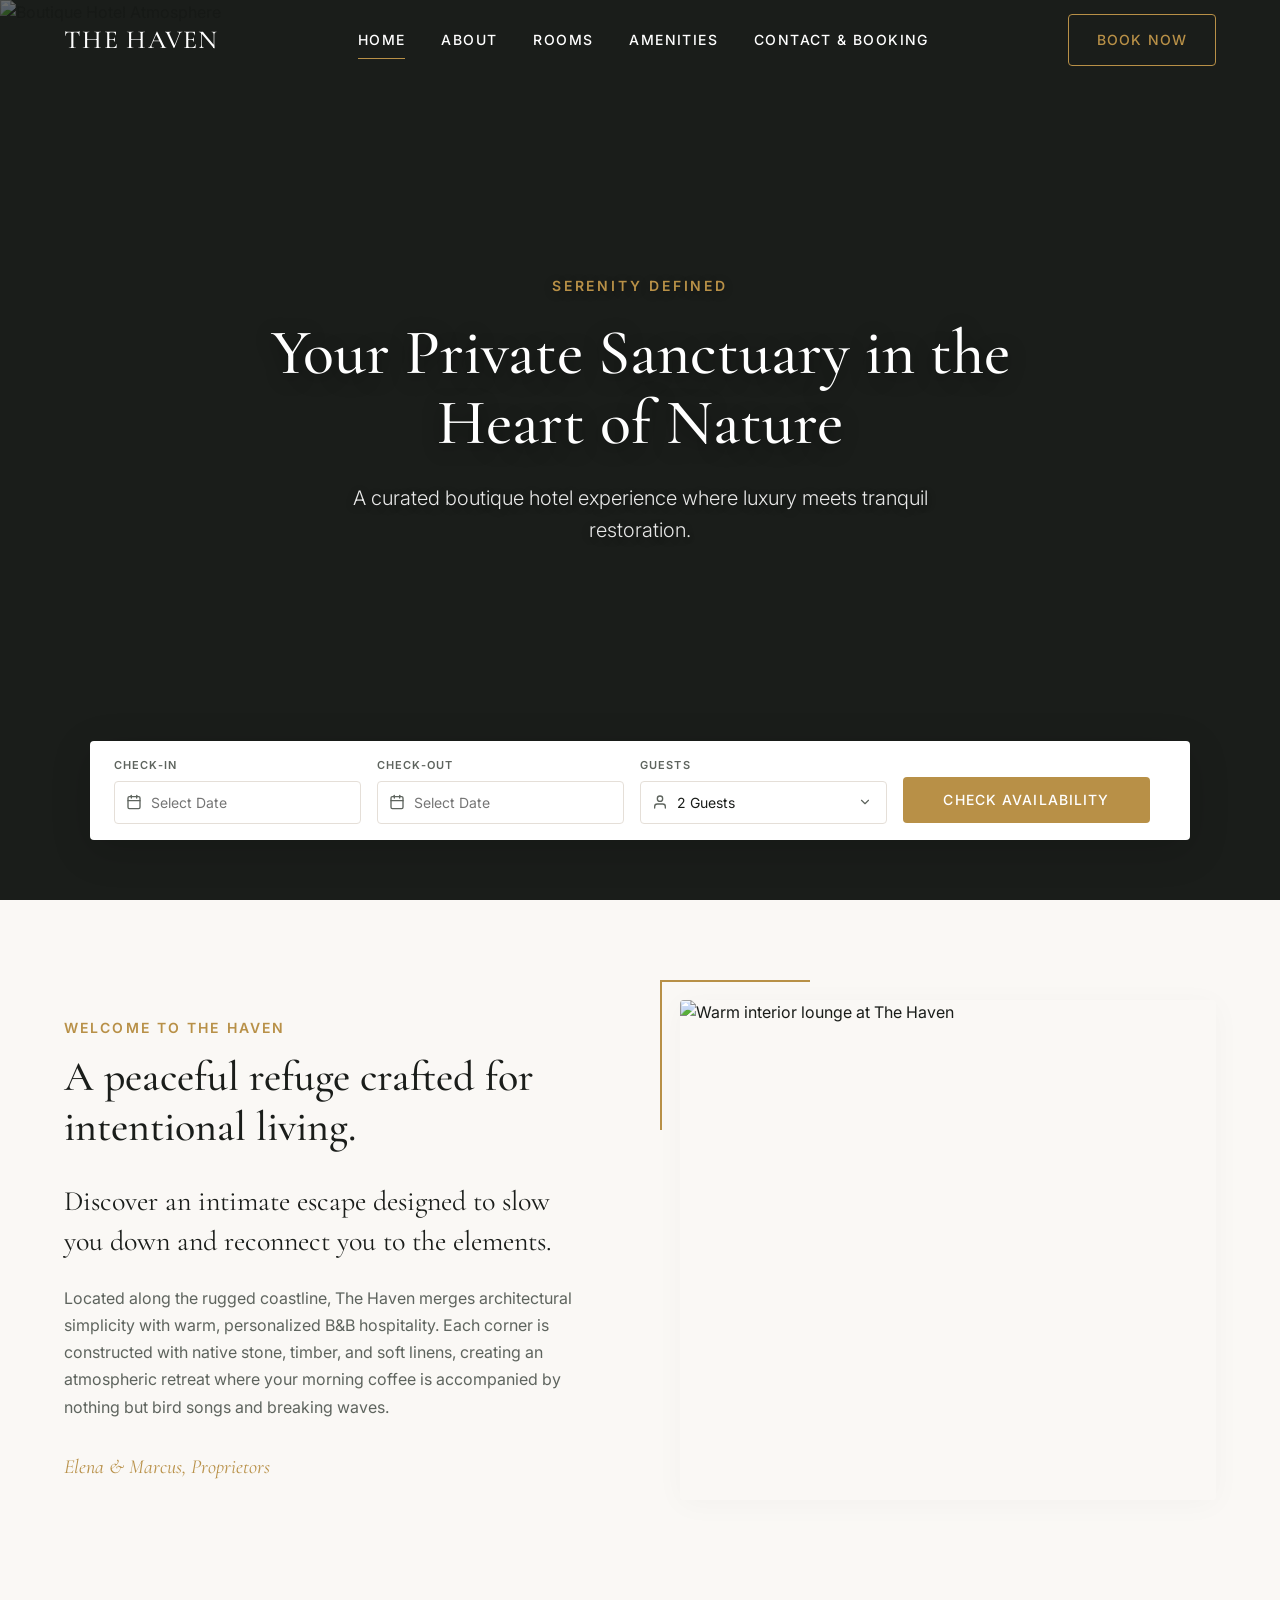
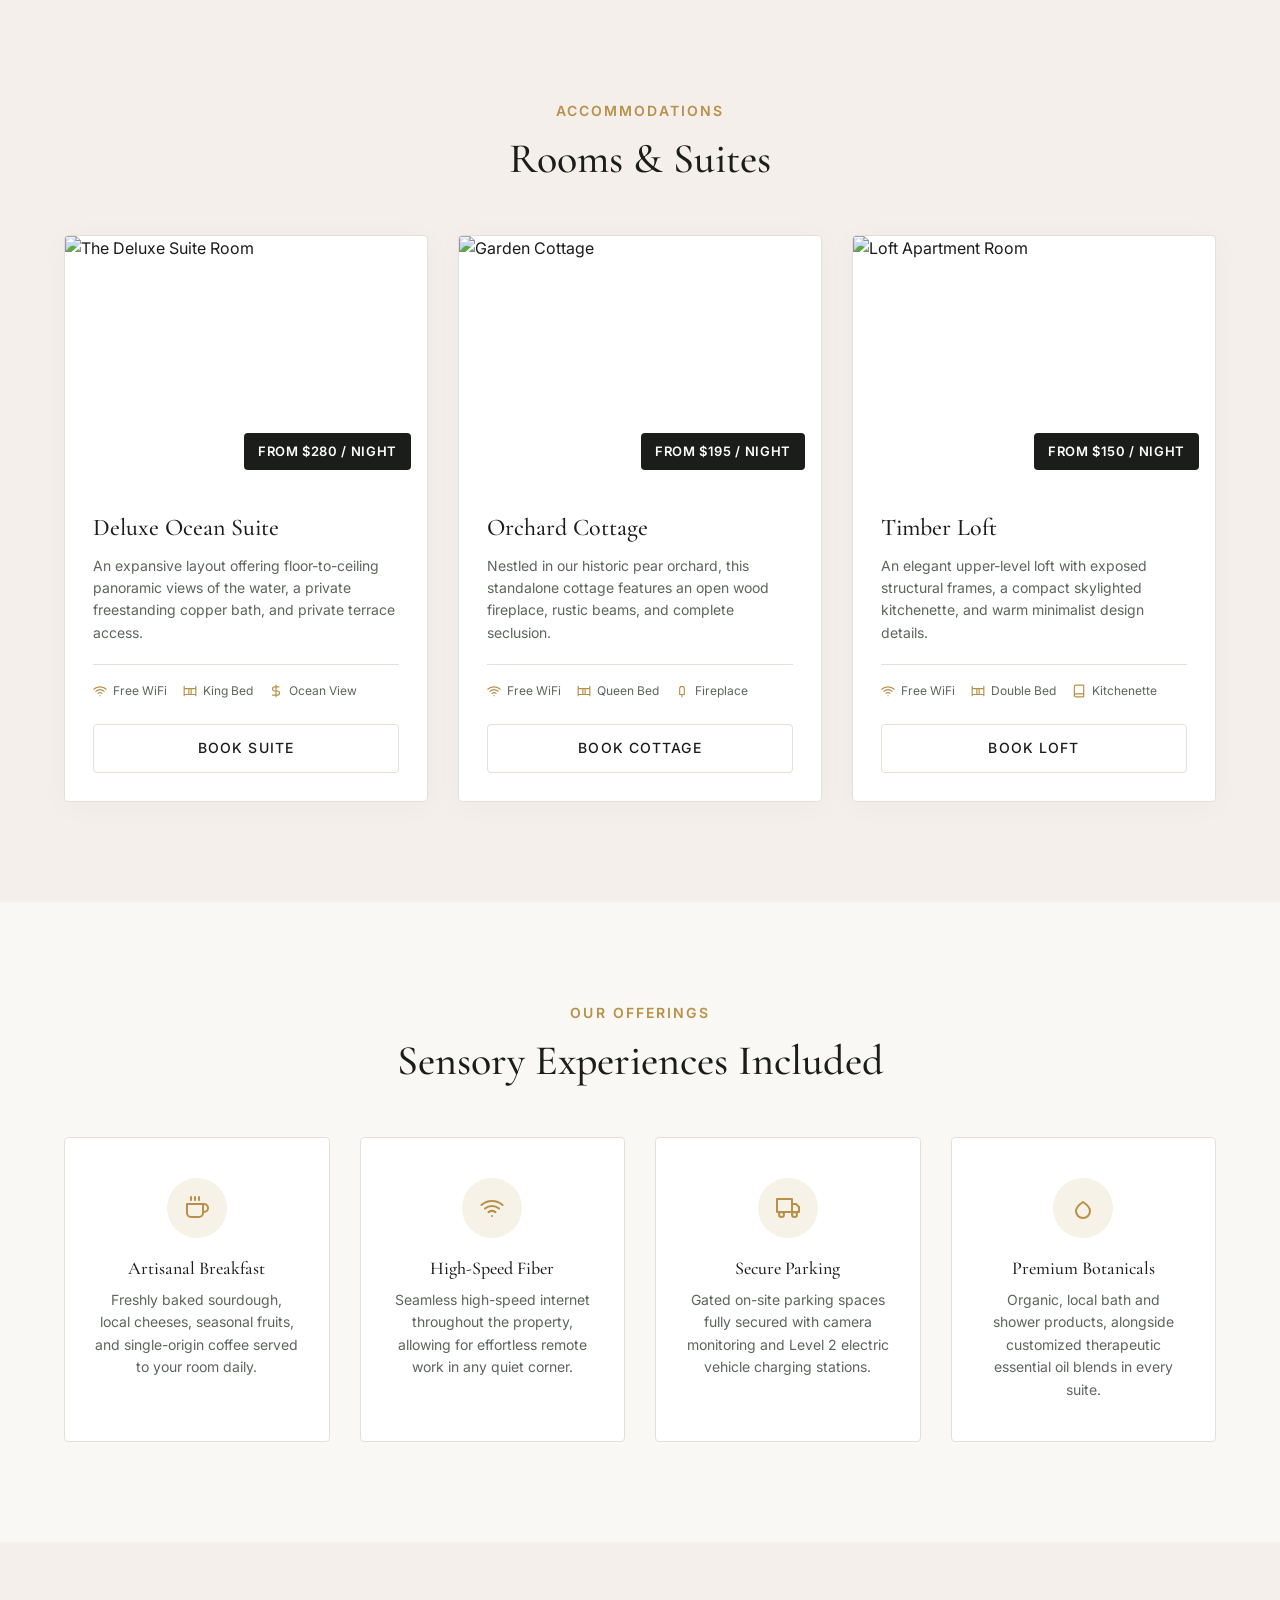
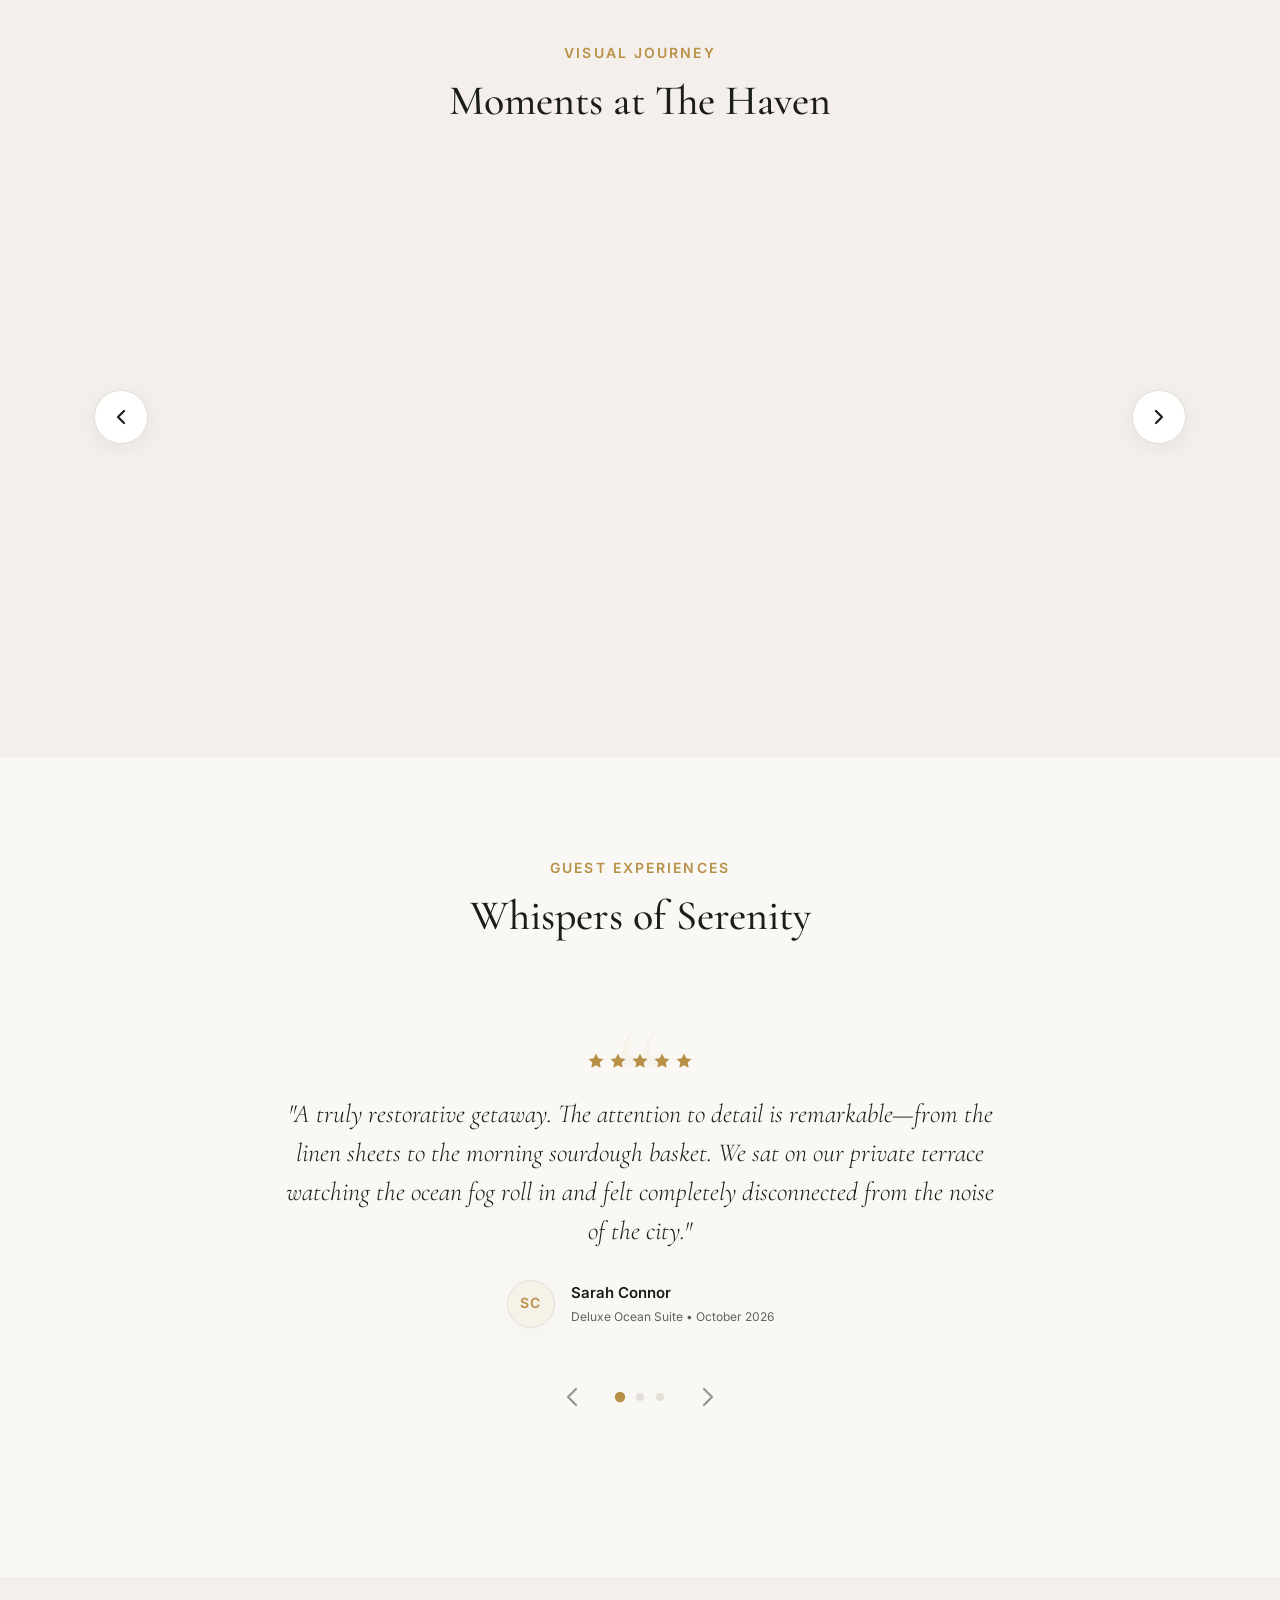
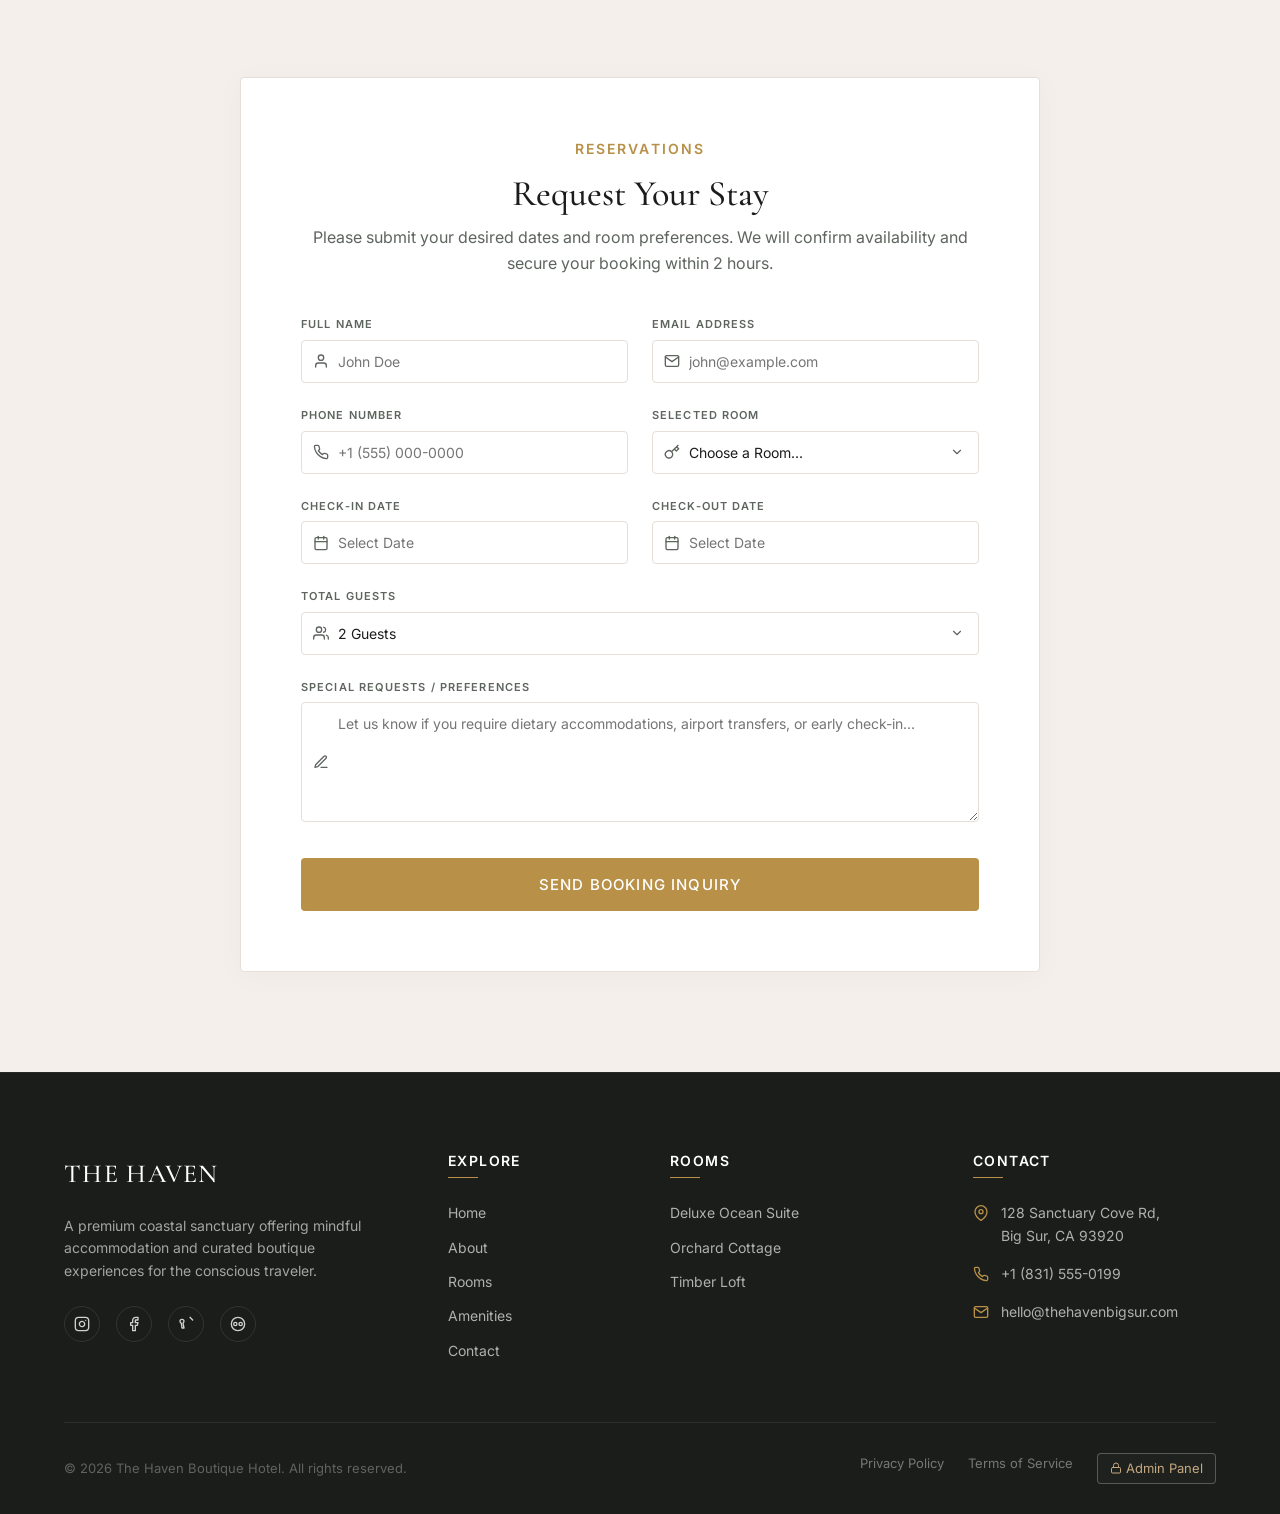
==== commit ee29be78: "Add files via upload" ====
--- a/index.html
+++ b/index.html
@@ -9,8 +9,6 @@
   <!-- Google Fonts: Elegant serif for headings, clean sans-serif for body text -->
   <link rel="preconnect" href="https://fonts.googleapis.com">
   <link rel="preconnect" href="https://fonts.gstatic.com" crossorigin>
-  <link rel="preconnect" href="https://cdn.jsdelivr.net" crossorigin>
-  <link rel="preconnect" href="https://images.unsplash.com" crossorigin>
   <link href="https://fonts.googleapis.com/css2?family=Cormorant+Garamond:ital,wght@0,300;0,400;0,500;0,600;1,400&family=Inter:wght@300;400;500;600;700&display=swap" rel="stylesheet">
 
   <!-- Flatpickr Datepicker CSS (CDN) -->
@@ -18,12 +16,6 @@
 
   <!-- Custom Stylesheet -->
   <link rel="stylesheet" href="styles.css">
-
-  <!-- JavaScript Dependencies (loaded asynchronously to prevent render-blocking) -->
-  <!-- Flatpickr Datepicker library JS (CDN) -->
-  <script src="https://cdn.jsdelivr.net/npm/flatpickr" defer></script>
-  <!-- Custom Javascript -->
-  <script src="script.js" defer></script>
 </head>
 <body>
 
@@ -82,7 +74,7 @@
     <!-- INSERT HERO BACKGROUND IMAGE HERE -->
     <!-- Recommended dimensions: 1920x1080px. High-end, atmospheric imagery -->
     <div class="hero-bg">
-      <img src="https://images.unsplash.com/photo-1566073771259-6a8506099945?auto=format&fit=crop&w=1920&q=80" alt="Boutique Hotel Atmosphere" width="1920" height="1080" fetchpriority="high">
+      <img src="https://images.unsplash.com/photo-1566073771259-6a8506099945?auto=format&fit=crop&w=1920&q=80" alt="Boutique Hotel Atmosphere">
     </div>
 
     <!-- Hero Content -->
@@ -171,7 +163,7 @@
           <!-- ABOUT IMAGE PLACEHOLDER -->
           <!-- INSERT ABOUT IMAGE HERE -->
           <!-- Recommended dimensions: 800x1000px (vertical orientation) -->
-          <img src="https://images.unsplash.com/photo-1582719478250-c89cae4dc85b?auto=format&fit=crop&w=800&q=80" alt="Warm interior lounge at The Haven" width="800" height="1000" loading="lazy">
+          <img src="https://images.unsplash.com/photo-1582719478250-c89cae4dc85b?auto=format&fit=crop&w=800&q=80" alt="Warm interior lounge at The Haven">
         </div>
       </div>
     </div>
@@ -196,7 +188,7 @@
           <div class="room-image-wrapper">
             <!-- INSERT ROOM 1 IMAGE HERE -->
             <!-- Recommended dimensions: 600x450px -->
-            <img src="https://images.unsplash.com/photo-1618773928121-c32242e63f39?auto=format&fit=crop&w=600&q=80" alt="The Deluxe Suite Room" width="600" height="450" loading="lazy">
+            <img src="https://images.unsplash.com/photo-1618773928121-c32242e63f39?auto=format&fit=crop&w=600&q=80" alt="The Deluxe Suite Room">
             <span class="room-price-badge">From $280 / Night</span>
           </div>
           <div class="room-content">
@@ -231,7 +223,7 @@
           <div class="room-image-wrapper">
             <!-- INSERT ROOM 2 IMAGE HERE -->
             <!-- Recommended dimensions: 600x450px -->
-            <img src="https://images.unsplash.com/photo-1598928506311-c55ded91a20c?auto=format&fit=crop&w=600&q=80" alt="Garden Cottage" width="600" height="450" loading="lazy">
+            <img src="https://images.unsplash.com/photo-1598928506311-c55ded91a20c?auto=format&fit=crop&w=600&q=80" alt="Garden Cottage">
             <span class="room-price-badge">From $195 / Night</span>
           </div>
           <div class="room-content">
@@ -266,7 +258,7 @@
           <div class="room-image-wrapper">
             <!-- INSERT ROOM 3 IMAGE HERE -->
             <!-- Recommended dimensions: 600x450px -->
-            <img src="https://images.unsplash.com/photo-1505691938895-1758d7feb511?auto=format&fit=crop&w=600&q=80" alt="Loft Apartment Room" width="600" height="450" loading="lazy">
+            <img src="https://images.unsplash.com/photo-1505691938895-1758d7feb511?auto=format&fit=crop&w=600&q=80" alt="Loft Apartment Room">
             <span class="room-price-badge">From $150 / Night</span>
           </div>
           <div class="room-content">
@@ -388,7 +380,7 @@
           <!-- Slide 1 -->
           <div class="carousel-slide">
             <!-- INSERT GALLERY IMAGE 1 HERE -->
-            <img src="https://images.unsplash.com/photo-1578683010236-d716f9a3f461?auto=format&fit=crop&w=800&q=80" alt="The Fireplace Lounge" width="800" height="533" loading="lazy">
+            <img src="https://images.unsplash.com/photo-1578683010236-d716f9a3f461?auto=format&fit=crop&w=800&q=80" alt="The Fireplace Lounge">
             <div class="carousel-overlay">
               <span class="carousel-caption">The Fireplace Lounge</span>
             </div>
@@ -397,7 +389,7 @@
           <!-- Slide 2 -->
           <div class="carousel-slide">
             <!-- INSERT GALLERY IMAGE 2 HERE -->
-            <img src="https://images.unsplash.com/photo-1540555700478-4be289fbecef?auto=format&fit=crop&w=800&q=80" alt="Cliffside Infinity Pool" width="800" height="533" loading="lazy">
+            <img src="https://images.unsplash.com/photo-1540555700478-4be289fbecef?auto=format&fit=crop&w=800&q=80" alt="Cliffside Infinity Pool">
             <div class="carousel-overlay">
               <span class="carousel-caption">Cliffside Infinity Pool</span>
             </div>
@@ -406,7 +398,7 @@
           <!-- Slide 3 -->
           <div class="carousel-slide">
             <!-- INSERT GALLERY IMAGE 3 HERE -->
-            <img src="https://images.unsplash.com/photo-1512917774080-9991f1c4c750?auto=format&fit=crop&w=1200&q=80" alt="Sunset Ocean Terrace" width="1200" height="800" loading="lazy">
+            <img src="https://images.unsplash.com/photo-1512917774080-9991f1c4c750?auto=format&fit=crop&w=1200&q=80" alt="Sunset Ocean Terrace">
             <div class="carousel-overlay">
               <span class="carousel-caption">Sunset Ocean Terrace</span>
             </div>
@@ -415,7 +407,7 @@
           <!-- Slide 4 -->
           <div class="carousel-slide">
             <!-- INSERT GALLERY IMAGE 4 HERE -->
-            <img src="https://images.unsplash.com/photo-1498503182468-3b51cbb6cb24?auto=format&fit=crop&w=800&q=80" alt="Morning Dining Nook" width="800" height="533" loading="lazy">
+            <img src="https://images.unsplash.com/photo-1498503182468-3b51cbb6cb24?auto=format&fit=crop&w=800&q=80" alt="Morning Dining Nook">
             <div class="carousel-overlay">
               <span class="carousel-caption">Morning Dining Nook</span>
             </div>
@@ -424,7 +416,7 @@
           <!-- Slide 5 -->
           <div class="carousel-slide">
             <!-- INSERT GALLERY IMAGE 5 HERE -->
-            <img src="https://images.unsplash.com/photo-1551882547-ff40c63fe5fa?auto=format&fit=crop&w=800&q=80" alt="Private Coast Trails" width="800" height="533" loading="lazy">
+            <img src="https://images.unsplash.com/photo-1551882547-ff40c63fe5fa?auto=format&fit=crop&w=800&q=80" alt="Private Coast Trails">
             <div class="carousel-overlay">
               <span class="carousel-caption">Private Coast Trails</span>
             </div>
@@ -753,6 +745,10 @@
         <div class="footer-bottom-links">
           <a href="#">Privacy Policy</a>
           <a href="#">Terms of Service</a>
+          <a href="admin.html" style="border: 1px solid rgba(255,255,255,0.25); padding: 4px 12px; border-radius: 4px; color: var(--accent, #c5a880) !important; text-decoration: none; display: inline-flex; align-items: center; gap: 4px; font-size: 13px; transition: all 0.3s ease; background: rgba(255,255,255,0.02);" onmouseover="this.style.background='rgba(255,255,255,0.08)'; this.style.borderColor='var(--accent)';" onmouseout="this.style.background='rgba(255,255,255,0.02)'; this.style.borderColor='rgba(255,255,255,0.25)';">
+            <svg xmlns="http://www.w3.org/2000/svg" width="12" height="12" viewBox="0 0 24 24" fill="none" stroke="currentColor" stroke-width="2" stroke-linecap="round" stroke-linejoin="round" style="margin-top:-1px;"><rect x="3" y="11" width="18" height="11" rx="2" ry="2"></rect><path d="M7 11V7a5 5 0 0 1 10 0v4"></path></svg>
+            Admin Panel
+          </a>
         </div>
       </div>
     </div>
@@ -788,12 +784,23 @@
         <!-- Checkmark SVG -->
         <svg xmlns="http://www.w3.org/2000/svg" viewBox="0 0 24 24" fill="none" stroke="currentColor" stroke-width="2" stroke-linecap="round" stroke-linejoin="round"><path d="M22 11.08V12a10 10 0 1 1-5.93-9.14"></path><polyline points="22 4 12 14.01 9 11.01"></polyline></svg>
       </div>
-      <h3 class="dialog-title" id="dialogTitle">Inquiry Sent Successfully</h3>
-      <p class="dialog-message">Thank you for choosing The Haven. Your booking inquiry has been received, and our team will get in touch with you shortly to finalize your reservation.</p>
+      <h3 class="dialog-title" id="dialogTitle">Inquiry Received Successfully</h3>
+      <p class="dialog-message">Thank you for choosing The Haven! We have received your booking inquiry and sent a summary email to your address.</p>
+      <p class="dialog-message" style="font-size: 14px; color: var(--accent, #c5a880); margin-top: 12px; font-style: italic;">
+        <strong>Important Notice:</strong> This summary email is <strong>not</strong> a final booking confirmation. To finalize and secure your reservation, please wait for our staff to contact you shortly.
+      </p>
       <button class="btn btn-primary dialog-btn" id="modalOkBtn">Close Window</button>
     </div>
   </dialog>
 
+  <!-- ==========================================================================
+       SCRIPTS (CDN & Custom JS)
+       ========================================================================== -->
+  <!-- Flatpickr Datepicker library JS (CDN) -->
+  <script src="https://cdn.jsdelivr.net/npm/flatpickr"></script>
+
+  <!-- Custom Javascript -->
+  <script src="script.js"></script>
 
 </body>
 </html>
